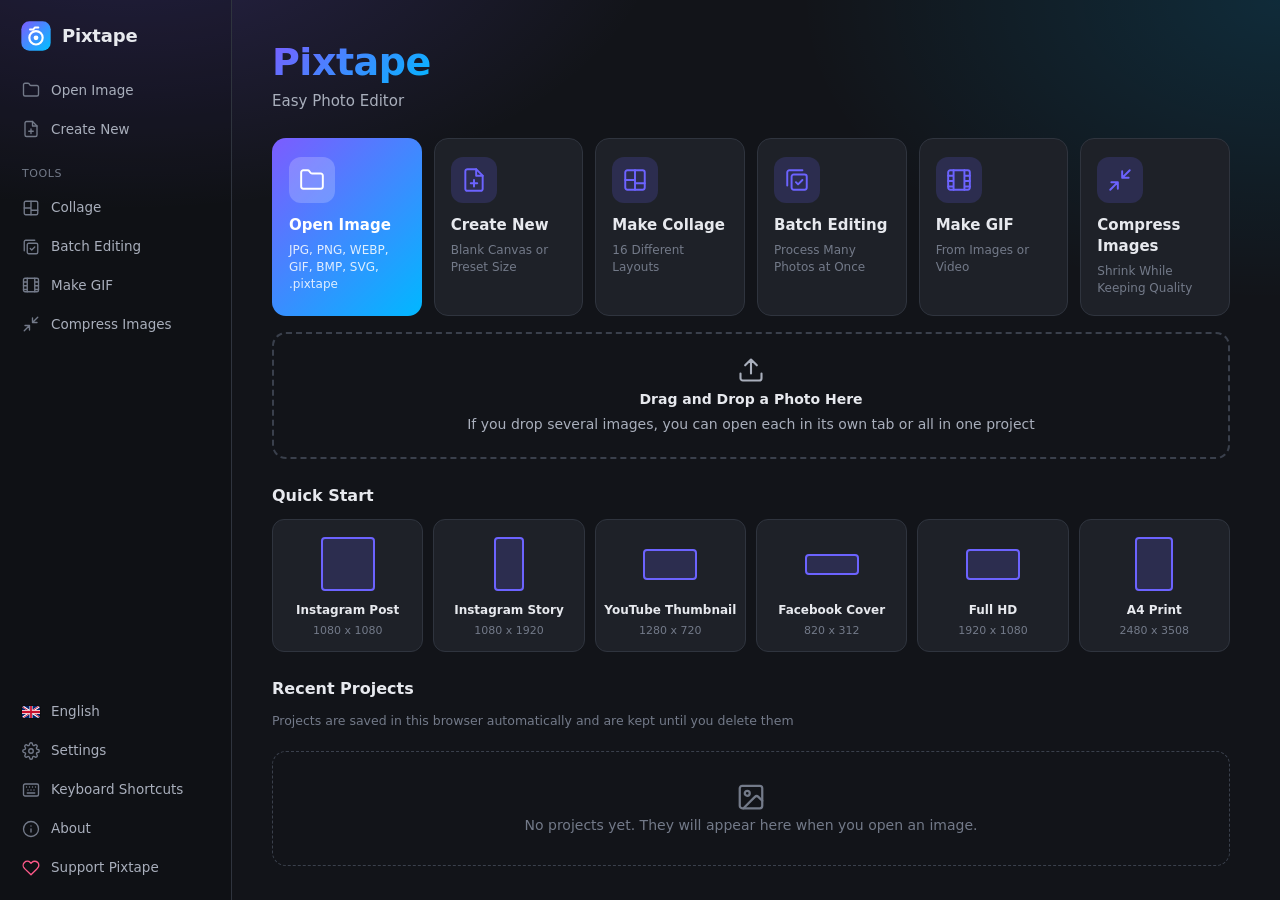
==== index.html @ 4cd1eeb7 "Pixtape 1.0 Free, open source photo editor for your browser." ====
<!doctype html>
<html lang="en" data-theme="dark" class="i18n-wait">
<head>
  <meta charset="utf-8">
  <meta name="viewport" content="width=device-width, initial-scale=1">
  <title>Pixtape - Easy Photo Editor</title>
  <meta name="description" content="Free, easy photo editor that runs in your browser: crop, adjust, effects, text, drawing, layers, collage, batch editing and GIF maker. Your photos never leave your device.">
  <meta name="theme-color" content="#7c5cff">
  <meta property="og:title" content="Pixtape - Easy Photo Editor">
  <meta property="og:description" content="Free photo editor that runs in your browser. Your photos never leave your device.">
  <meta property="og:image" content="https://pixtape.github.io/assets/icon-512.png">
  <meta property="og:url" content="https://pixtape.github.io/">
  <link rel="apple-touch-icon" href="assets/icon-512.png">
  <link rel="icon" href="data:image/svg+xml,%3Csvg xmlns='http://www.w3.org/2000/svg' viewBox='0 0 48 48'%3E%3Cdefs%3E%3ClinearGradient id='g' x1='0' y1='0' x2='1' y2='1'%3E%3Cstop offset='0' stop-color='%237c5cff'/%3E%3Cstop offset='1' stop-color='%2300c2ff'/%3E%3C/linearGradient%3E%3C/defs%3E%3Crect x='2' y='2' width='44' height='44' rx='12' fill='url(%23g)'/%3E%3Ccircle cx='24' cy='24' r='10' fill='none' stroke='%23fff' stroke-width='3.2'/%3E%3Ccircle cx='24' cy='24' r='3.6' fill='%23fff'/%3E%3C/svg%3E">
  <link rel="stylesheet" href="css/style.css">
</head>
<body class="at-home">
  <div id="splash" data-noi18n>
    <svg viewBox="0 0 48 48"><defs><linearGradient id="spg" x1="0" y1="0" x2="1" y2="1"><stop offset="0" stop-color="#7c5cff"/><stop offset="1" stop-color="#00c2ff"/></linearGradient></defs><rect x="2" y="2" width="44" height="44" rx="12" fill="url(#spg)"/><circle cx="24" cy="24" r="10" fill="none" stroke="#fff" stroke-width="3.2"/><circle cx="24" cy="24" r="3.6" fill="#fff"/></svg>
    <b class="sp-name">Pixtape</b>
    <span class="sp-tag"></span>
    <div class="sp-bar"><i></i></div>
    <span class="sp-msg"></span>
  </div>
  <script>
  /* Açılış ekranı: dil dosyası henüz yüklenmediği için metinler burada. */
  (function () {
    var S = {
      en: ['Easy Photo Editor', 'Loading interface…', 'Preparing tools…', 'Opening…'],
      tr: ['Kolay Fotoğraf Düzenleyici', 'Arayüz yükleniyor…', 'Araçlar hazırlanıyor…', 'Açılıyor…'],
      zh: ['简单易用的照片编辑器', '正在加载界面…', '正在准备工具…', '正在打开…'],
      ru: ['Простой фоторедактор', 'Загрузка интерфейса…', 'Подготовка инструментов…', 'Открытие…']
    };
    var lang = 'en';
    try { lang = localStorage.getItem('pixtape-lang') || 'en'; } catch (e) { }
    var T = S[lang] || S.en, el = document.getElementById('splash'), bar = el.querySelector('i'), msg = el.querySelector('.sp-msg');
    el.querySelector('.sp-tag').textContent = T[0];
    msg.textContent = T[1];
    var p = 0.04, target = 0.6;
    var draw = function () { bar.style.width = (p * 240).toFixed(1) + 'px'; };
    draw();
    var tick = setInterval(function () { p += (target - p) * 0.06; draw(); }, 30);
    var close = function () {
      if (!el.parentNode) return;
      clearInterval(tick); p = 1; draw(); msg.textContent = T[3];
      setTimeout(function () { el.classList.add('out'); setTimeout(function () { el.remove(); }, 400); }, 160);
    };
    window.__splash = function (step) { if (step === 1) { target = 0.9; msg.textContent = T[2]; } else close(); };
    setTimeout(close, 15000); // bir hata olursa ekran takılı kalmasın
  })();
  </script>
  <div id="app">
    <header id="topbar">
      <button id="btnHome" class="brand" title="Home"><span class="logo logo-slot"></span><b>Pixtape</b></button>
      <nav id="menubar"></nav>
      <div class="spacer"></div>
      <button id="btnHelp" class="icon-btn" title="Keyboard Shortcuts (?)"><svg class="ico" width="18" height="18" viewBox="0 0 24 24" fill="none" stroke="currentColor" stroke-width="1.8" stroke-linecap="round" stroke-linejoin="round"><rect x="2" y="4" width="20" height="16" rx="2"/><path d="M6 8h.01M10 8h.01M14 8h.01M18 8h.01M8 12h.01M12 12h.01M16 12h.01M7 16h10"/></svg></button>
      <button id="btnSettings" class="icon-btn" title="Settings"><span class="ico-slot" data-ico="settings"></span></button>
      <button id="btnSave2" class="btn primary small" title="Save (Ctrl S)"><svg class="ico" width="16" height="16" viewBox="0 0 24 24" fill="none" stroke="currentColor" stroke-width="1.8" stroke-linecap="round" stroke-linejoin="round"><path d="M21 15v4a2 2 0 0 1-2 2H5a2 2 0 0 1-2-2v-4M7 10l5 5 5-5M12 15V3"/></svg><span>Save</span></button>
    </header>
    <main id="workspace">
      <nav id="toolbar"></nav>
      <section id="stageWrap">
        <div id="docTabs"></div>
        <div id="stage"><canvas id="view"></canvas></div>
        <footer id="bottombar">
          <div class="bb-group">
            <button id="btnZoomOut" class="icon-btn" title="Zoom Out (Ctrl -)"><svg class="ico" width="18" height="18" viewBox="0 0 24 24" fill="none" stroke="currentColor" stroke-width="1.8" stroke-linecap="round"><circle cx="11" cy="11" r="7"/><path d="M21 21l-4.3-4.3M8 11h6"/></svg></button>
            <button id="zoomLabel" class="zoom-label" title="Zoom">100%</button>
            <button id="btnZoomIn" class="icon-btn" title="Zoom in (Ctrl +)"><svg class="ico" width="18" height="18" viewBox="0 0 24 24" fill="none" stroke="currentColor" stroke-width="1.8" stroke-linecap="round"><circle cx="11" cy="11" r="7"/><path d="M21 21l-4.3-4.3M11 8v6M8 11h6"/></svg></button>
            <button id="btnFit" class="icon-btn" title="Fit to Screen (Ctrl 0)"><svg class="ico" width="18" height="18" viewBox="0 0 24 24" fill="none" stroke="currentColor" stroke-width="1.8" stroke-linecap="round"><path d="M8 3H5a2 2 0 0 0-2 2v3m18 0V5a2 2 0 0 0-2-2h-3m0 18h3a2 2 0 0 0 2-2v-3M3 16v3a2 2 0 0 0 2 2h3"/></svg></button>
            <span id="docInfo" class="bb-info"></span>
            <span id="cursorPos" class="bb-info dim"></span>
          </div>
          <div class="bb-group">
            <button id="btnCompare" class="btn small ghost" title="Hold to Show the Original (\)"><svg class="ico" width="16" height="16" viewBox="0 0 24 24" fill="none" stroke="currentColor" stroke-width="1.8"><rect x="3" y="3" width="18" height="18" rx="2"/><path d="M12 3v18"/><path d="M3 3h9v18H3z" fill="currentColor" opacity=".35" stroke="none"/></svg><span>Before / After</span></button>
            <button id="btnGrid" class="icon-btn" title="Grid (G): composition lines; while on, objects snap to the lines. Right-click to adjust."><svg class="ico" width="18" height="18" viewBox="0 0 24 24" fill="none" stroke="currentColor" stroke-width="1.8"><rect x="3" y="3" width="18" height="18" rx="2"/><path d="M9 3v18M15 3v18M3 9h18M3 15h18"/></svg></button>
            <button id="btnSnap" class="icon-btn" title="Guides and snapping (on/off). Right-click for settings."><span class="ico-slot" data-ico="magnet"></span></button>
            <button id="btnSpace" class="icon-btn" title="Handles: on = relative to object, off = relative to canvas. Right-click for settings."><span class="ico-slot" data-ico="axisLocal"></span></button>
            <button id="btnFree" class="icon-btn" title="Fully free mode: no ratio lock, Shift does nothing. Right-click for settings."><span class="ico-slot" data-ico="free"></span></button>
            <span class="bb-sep"></span>
            <button id="btnRotStep" class="bb-drop" title="Angle step for rotating with Shift"></button>
            <button id="btnRotSnap" class="icon-btn" title="Always rotate in angle steps, as if Shift were held. Hold Ctrl or Alt to rotate freely."><span class="ico-slot" data-ico="angle"></span></button>
            <span class="bb-sep"></span>
            <button id="btnUndo" class="icon-btn" title="Undo (Ctrl Z)" disabled><svg class="ico" width="18" height="18" viewBox="0 0 24 24" fill="none" stroke="currentColor" stroke-width="1.8" stroke-linecap="round" stroke-linejoin="round"><path d="M9 14 4 9l5-5"/><path d="M4 9h11a5 5 0 0 1 0 10h-3"/></svg></button>
            <button id="btnRedo" class="icon-btn" title="Redo (Ctrl Y)" disabled><svg class="ico" width="18" height="18" viewBox="0 0 24 24" fill="none" stroke="currentColor" stroke-width="1.8" stroke-linecap="round" stroke-linejoin="round"><path d="M15 14l5-5-5-5"/><path d="M20 9H9a5 5 0 0 0 0 10h3"/></svg></button>
          </div>
        </footer>
      </section>
      <div id="paneHold" hidden>
        <aside id="toolpanel" class="rp-pane"></aside>
        <div id="layersPane" class="rp-pane"><div id="layers"></div></div>
        <div id="historyPane" class="rp-pane"><div id="historyList"></div></div>
      </div>
    </main>
  </div>

  <div id="home"></div>
  <div id="busy"><div class="busy-box"><div class="busy-msg">Processing…</div><div class="busy-bar"><i></i></div><div class="busy-pct" data-noi18n></div></div></div>
  <div id="toasts"></div>
  <div id="modals"></div>
  <div id="dropOverlay"><div><svg class="ico" width="48" height="48" viewBox="0 0 24 24" fill="none" stroke="currentColor" stroke-width="1.6" stroke-linecap="round" stroke-linejoin="round"><path d="M21 15v4a2 2 0 0 1-2 2H5a2 2 0 0 1-2-2v-4M17 8l-5-5-5 5M12 3v12"/></svg><b>Drop the Photo</b></div></div>

  <script src="js/core.js"></script>
  <script src="js/i18n.js"></script>
  <script src="js/icons.js"></script>
  <script src="js/imaging.js"></script>
  <script src="js/ui.js"></script>
  <script src="js/tools/arrange.js"></script>
  <script src="js/tools/crop.js"></script>
  <script src="js/tools/cutout.js"></script>
  <script src="js/tools/adjust.js"></script>
  <script src="js/tools/effect.js"></script>
  <script src="js/tools/filter.js"></script>
  <script src="js/tools/retouch.js"></script>
  <script src="js/tools/draw.js"></script>
  <script src="js/tools/text.js"></script>
  <script src="js/tools/element.js"></script>
  <script src="js/features/groups.js"></script>
  <script src="js/features/storage.js"></script>
  <script src="js/features/export.js"></script>
  <script src="js/features/collage.js"></script>
  <script src="js/features/batch.js"></script>
  <script src="js/features/layout.js"></script>
  <script src="js/features/tabs.js"></script>
  <script src="js/features/encoders.js"></script>
  <script src="js/features/gif.js"></script>
  <script src="js/features/compress.js"></script>
  <script src="js/features/shortcuts.js"></script>
  <script src="js/main.js"></script>
</body>
</html>
---- css/style.css ----
/* Pixtape - arayüz stilleri */
:root {
  --bg: #121419;
  --bg2: #191c22;
  --panel: #1e2128;
  --panel2: #252932;
  --panel3: #2d323c;
  --line: #2f343e;
  --line2: #3a404c;
  --text: #e7e9ee;
  --text2: #a9afbc;
  --text3: #737a89;
  --accent: #6c63ff;
  --accent2: #00b8ff;
  --accent-soft: rgba(108, 99, 255, .18);
  --track: #3a3f4a;
  --danger: #ff5a6a;
  --ok: #2fd18b;
  --warn: #ffb547;
  --stage: #0e1014;
  --shadow: 0 10px 40px rgba(0, 0, 0, .45);
  --radius: 10px;
  --grad: linear-gradient(135deg, #7c5cff, #00b8ff);
  color-scheme: dark;
}
:root[data-theme="light"] {
  --bg: #eef0f4;
  --bg2: #f6f7fa;
  --panel: #ffffff;
  --panel2: #f2f4f7;
  --panel3: #e7eaf0;
  --line: #e1e4ea;
  --line2: #d3d7df;
  --text: #1d2129;
  --text2: #555d6d;
  --text3: #8a91a0;
  --track: #d5d9e1;
  --stage: #dfe2e8;
  --accent-soft: rgba(108, 99, 255, .12);
  --shadow: 0 10px 40px rgba(20, 30, 60, .18);
  color-scheme: light;
}

* { box-sizing: border-box; }
html, body { margin: 0; height: 100%; overflow: hidden; }
body {
  background: var(--bg);
  color: var(--text);
  font: 14px/1.4 "Segoe UI", system-ui, -apple-system, sans-serif;
  user-select: none;
  -webkit-font-smoothing: antialiased;
}
button { font: inherit; color: inherit; cursor: pointer; }
input, select, textarea { font: inherit; color: var(--text); }
input[type=text], input[type=number], select, textarea {
  background: var(--panel2);
  border: 1px solid var(--line);
  border-radius: 7px;
  padding: 6px 8px;
  outline: none;
  min-width: 0;
}
input[type=text]:focus, input[type=number]:focus, select:focus, textarea:focus { border-color: var(--accent); }
select { cursor: pointer; width: 100%; }
select option, select optgroup { background: var(--panel); color: var(--text); }
textarea { width: 100%; resize: vertical; user-select: text; font-size: 14px; }
input[type=number]::-webkit-inner-spin-button { opacity: .4; }
.full { width: 100%; }
.ico { display: block; flex: none; }
::-webkit-scrollbar { width: 10px; height: 10px; }
::-webkit-scrollbar-thumb { background: var(--line2); border-radius: 10px; border: 3px solid transparent; background-clip: padding-box; }
::-webkit-scrollbar-track { background: transparent; }
/* iki kaydırma çubuğu birlikte çıkınca köşede kalan beyaz kare görünmesin */
::-webkit-scrollbar-corner { background: transparent; }

/* ---------------------------------------------------------------- düzen */
#app { display: flex; flex-direction: column; height: 100%; }
body.at-home #app { display: none; }
body.at-editor #home { display: none; }

#topbar {
  height: 44px; flex: none; display: flex; align-items: center; gap: 6px;
  padding: 0 10px; background: var(--bg2); border-bottom: 1px solid var(--line);
}
.brand { display: flex; align-items: center; gap: 8px; background: none; border: 0; padding: 4px 8px 4px 2px; border-radius: 8px; }
.brand:hover { background: var(--panel2); }
.brand b { font-size: 15px; letter-spacing: .2px; }
.logo { width: 26px; height: 26px; display: inline-block; }
.logo.big { width: 64px; height: 64px; }
#menubar { display: flex; gap: 2px; margin-left: 8px; }
.mb-item { background: none; border: 0; padding: 6px 10px; border-radius: 7px; color: var(--text2); }
.mb-item:hover { background: var(--panel2); color: var(--text); }
.spacer { flex: 1; }

/* proje sekmeleri */
#docTabs { height: 36px; flex: none; display: flex; align-items: flex-end; gap: 2px; padding: 0 8px; background: var(--bg); border-bottom: 1px solid var(--line); overflow-x: auto; overflow-y: hidden; }
#docTabs::-webkit-scrollbar { height: 0; }
.dt-tab { display: flex; align-items: center; gap: 7px; height: 30px; max-width: 220px; min-width: 110px; padding: 0 6px 0 8px; border: 1px solid transparent; border-bottom: 0; border-radius: 9px 9px 0 0; color: var(--text2); cursor: pointer; font-size: 13px; flex: none; position: relative; }
.dt-tab:hover { background: var(--panel2); color: var(--text); }
.dt-tab.on { background: var(--bg2); border-color: var(--line); color: var(--text); margin-bottom: -1px; height: 31px; }
.dt-tab.on::before { content: ''; position: absolute; left: 8px; right: 8px; top: -1px; height: 2px; border-radius: 2px; background: var(--accent); }
.dt-tab.drag { opacity: .4; }
.dt-tab.over { box-shadow: inset 2px 0 0 var(--accent); }
.dt-thumb { width: 18px; height: 18px; object-fit: cover; border-radius: 4px; flex: none; display: flex; align-items: center; justify-content: center; color: var(--text3); background: repeating-conic-gradient(#cfd3da 0 25%, #fff 0 50%) 0 0 / 6px 6px; }
span.dt-thumb { background: none; }
.dt-name { flex: 1; min-width: 0; white-space: nowrap; overflow: hidden; text-overflow: ellipsis; }
.dt-dot { width: 7px; height: 7px; border-radius: 50%; background: var(--warn); flex: none; }
.dt-x { width: 20px; height: 20px; border: 0; background: none; border-radius: 5px; display: flex; align-items: center; justify-content: center; color: var(--text3); padding: 0; flex: none; opacity: 0; }
.dt-tab:hover .dt-x, .dt-tab.on .dt-x { opacity: 1; }
.dt-x:hover { background: var(--panel3); color: var(--text); }
.dt-add { width: 28px; height: 28px; margin: 0 0 2px 4px; border: 0; background: none; border-radius: 7px; color: var(--text2); display: flex; align-items: center; justify-content: center; flex: none; }
.dt-add:hover { background: var(--panel2); color: var(--text); }
/* sekmeler sığmayınca kaydırma okları: yer kaplamaz, kenarda sabit durur */
.dt-nav { position: sticky; z-index: 2; align-self: stretch; width: 30px; flex: none; border: 0; padding: 0; display: flex; align-items: center; justify-content: center; color: var(--text2); opacity: 0; pointer-events: none; transition: opacity .15s; }
.dt-nav.l { left: -8px; margin: 0 -30px 0 -8px; background: linear-gradient(90deg, var(--bg) 60%, transparent); justify-content: flex-start; padding-left: 6px; }
.dt-nav.r { right: -8px; margin: 0 -8px 0 -30px; background: linear-gradient(270deg, var(--bg) 60%, transparent); justify-content: flex-end; padding-right: 6px; }
.dt-nav:hover { color: var(--text); }
#docTabs.can-l .dt-nav.l, #docTabs.can-r .dt-nav.r { opacity: 1; pointer-events: auto; }

/* yazı tipi seçicide kullanıcı yazı tipleri */
.fp-user { display: flex; align-items: center; }
.fp-user .fp-item { flex: 1; min-width: 0; }
.fp-del { width: 24px; height: 24px; border: 0; background: none; border-radius: 6px; color: var(--text3); display: flex; align-items: center; justify-content: center; padding: 0; flex: none; }
.fp-del:hover { background: var(--panel3); color: var(--danger); }
.fp .btn.block { margin: 8px 0 0; }

#workspace { flex: 1; display: flex; min-height: 0; }
#toolbar {
  width: 60px; flex: none; background: var(--bg2); border-right: 1px solid var(--line);
  display: flex; flex-direction: column; align-items: center; padding: 8px 0; gap: 4px; overflow-y: auto;
}
.tool-btn {
  display: flex; align-items: center; justify-content: center; width: 44px; height: 44px; flex: none;
  background: none; border: 0; border-radius: 11px; padding: 0; color: var(--text2);
  transition: background .12s, color .12s;
}
.tool-btn:hover { background: var(--panel2); color: var(--text); }
.tool-btn.on { background: var(--accent-soft); color: var(--text); }
.tool-btn.on .ico { color: var(--accent); }
/* araç düğmesinin üzerine gelince açılan mor şerit: simge + ad + kısayol */
.tool-fly {
  position: fixed; z-index: 900; display: flex; align-items: center; gap: 10px; padding: 0 14px 0 10px;
  color: #fff; pointer-events: none; white-space: nowrap;
  font-size: 13px; font-weight: 700; letter-spacing: .05em; text-transform: uppercase;
}
.tool-fly > * { flex: none; position: relative; }
/* Mor zemin ve parıltısı ayrı bir katman: yalnızca transform ile açılır (akıcı, bitişte görüntü değişmez) */
.tool-fly > .tf-bg {
  position: absolute; inset: 0; z-index: -1; border-radius: 11px; background: var(--accent);
  box-shadow: 0 0 0 1px rgba(255,255,255,.1) inset, 0 6px 22px -4px var(--accent), 0 0 18px -6px var(--accent);
  transform-origin: left center; will-change: transform;
}
.tool-fly.rtl > .tf-bg { transform-origin: right center; }
.tool-fly .tf-name, .tool-fly kbd { will-change: opacity, transform; }
.tool-fly.rtl { flex-direction: row-reverse; padding: 0 10px 0 14px; }
.tool-fly .tf-ico { display: flex; }
.tool-fly .tf-ico .ico { color: #fff; }
.tool-fly kbd { font: 600 11px/1 inherit; font-family: inherit; letter-spacing: 0; text-transform: none; padding: 3px 6px; border-radius: 5px; background: rgba(255,255,255,.2); }

#toolpanel { background: var(--panel); min-height: 0; }
.dock-col { flex: none; background: var(--panel); display: flex; flex-direction: column; min-height: 0; min-width: 0; }
.dock-grp { display: flex; flex-direction: column; min-height: 0; flex-basis: 0; }
.tp-head {
  display: flex; align-items: center; justify-content: space-between; gap: 8px;
  padding: 10px 12px; border-bottom: 1px solid var(--line); min-height: 50px;
}
.tp-head h3 { margin: 0; font-size: 18px; font-weight: 600; }
.tp-actions { display: flex; gap: 6px; transition: opacity .15s; }
.tp-actions.dim { opacity: .35; pointer-events: none; }
.tp-body { flex: 1; overflow-y: auto; overflow-x: hidden; padding: 8px 2px 24px 12px; scrollbar-gutter: stable; }

#stageWrap { flex: 1; display: flex; flex-direction: column; min-width: 0; }
#stage { flex: 1; position: relative; overflow: hidden; background: var(--stage); touch-action: none; }
#view { position: absolute; left: 0; top: 0; }
#bottombar {
  height: 42px; flex: none; display: flex; align-items: center; justify-content: space-between;
  padding: 0 8px; background: var(--bg2); border-top: 1px solid var(--line); gap: 8px;
}
.bb-group { display: flex; align-items: center; gap: 4px; min-width: 0; }
.bb-group:first-child { overflow: hidden; }
.bb-info { color: var(--text2); font-size: 12px; margin-left: 10px; white-space: nowrap; }
.bb-info.dim { color: var(--text3); }
.bb-sep { width: 1px; height: 20px; background: var(--line); margin: 0 4px; }
/* döndürme açısı adımı: "Angle: 15°" ve açılır ok */
.bb-drop { display: flex; align-items: center; gap: 4px; background: var(--panel2); border: 1px solid var(--line); border-radius: 7px; padding: 3px 6px 3px 8px; font-size: 12px; color: var(--text2); white-space: nowrap; }
.bb-drop:hover { color: var(--text); border-color: var(--line2, var(--text3)); }
.bb-drop b { color: var(--text); font-weight: 600; }
.bb-drop .ico { opacity: .7; }
.zoom-label { background: var(--panel2); border: 1px solid var(--line); border-radius: 7px; padding: 4px 8px; min-width: 58px; font-size: 12px; }


/* panel genişliği tutamaçları ve yer değiştirme */
.pane-resizer { flex: none; width: 7px; margin: 0 -3px; position: relative; z-index: 6; cursor: col-resize; touch-action: none; }
.pane-resizer::after { content: ''; position: absolute; top: 0; bottom: 0; left: 3px; width: 1px; background: transparent; transition: background .15s; }
.pane-resizer:hover::after, .pane-resizer.on::after { background: var(--accent); width: 2px; left: 2px; }
.tp-head { cursor: grab; }
.tp-head:active { cursor: grabbing; }
/* arayüz sürükleme: imleci takip eden kart ve bırakma alanı */
.drag-ghost { position: fixed; left: 0; top: 0; z-index: 2000; pointer-events: none; display: flex; align-items: center; gap: 7px; padding: 7px 12px; border-radius: 9px; background: var(--panel); border: 1px solid var(--accent); box-shadow: var(--shadow); font-size: 13px; font-weight: 600; color: var(--text); white-space: nowrap; }
.drag-ghost .ico { color: var(--accent); }
.drag-ghost.no { border-color: var(--line2); opacity: .75; }
.drag-ghost.no .ico { color: var(--text3); }
.drop-hint { position: fixed; z-index: 1990; pointer-events: none; border: 2px solid var(--accent); border-radius: 10px; background: rgba(108, 99, 255, .2); display: flex; align-items: center; justify-content: center; opacity: 0; transition: left .12s, top .12s, width .12s, height .12s, opacity .1s; }
.drop-hint.show { opacity: 1; }
.drop-hint.same { border-style: dashed; border-color: var(--line2); background: rgba(128, 128, 128, .08); }
.drop-hint span { background: var(--accent); color: #fff; font-size: 12.5px; font-weight: 600; padding: 5px 11px; border-radius: 14px; box-shadow: 0 4px 14px rgba(0,0,0,.35); text-align: center; max-width: 90%; }
.drop-hint.same span { background: var(--panel3); color: var(--text2); }
body.dragging-ui, body.dragging-ui * { cursor: grabbing !important; user-select: none; }
.rp-tab, .rp-phead { cursor: grab; }
.rp-phead { display: flex; align-items: center; gap: 7px; padding: 8px 10px; font-size: 13px; font-weight: 600; color: var(--text2); border-bottom: 1px solid var(--line); background: var(--bg2); flex: none; }
.rp-phead .ico { color: var(--text3); }
.rp-split { flex: none; height: 6px; cursor: row-resize; position: relative; border-top: 1px solid var(--line); }
.rp-split:hover, .rp-split.on { background: var(--accent-soft); }
.tool-btn.drag { opacity: .35; }
.tool-btn.over-top { box-shadow: 0 -3px 0 var(--accent); }
.tool-btn.over-bot { box-shadow: 0 3px 0 var(--accent); }
.rp-tabs { display: flex; border-bottom: 1px solid var(--line); }
.rp-tab { flex: 1; min-width: 0; white-space: nowrap; overflow: hidden; display: flex; align-items: center; justify-content: center; gap: 6px; background: none; border: 0; padding: 11px 6px; color: var(--text3); border-bottom: 2px solid transparent; }
.rp-tab.on { color: var(--text); border-bottom-color: var(--accent); }
.rp-pane { display: none; flex: 1; min-height: 0; flex-direction: column; }
.rp-pane.on { display: flex; }
#layers { display: flex; flex-direction: column; flex: 1; min-height: 0; }
#historyList { flex: 1; overflow-y: auto; padding: 6px 0; scrollbar-gutter: stable both-edges; }

/* ---------------------------------------------------------------- düğmeler */
.btn {
  display: inline-flex; align-items: center; justify-content: center; gap: 6px;
  background: var(--panel3); border: 1px solid var(--line2); border-radius: 8px;
  padding: 7px 12px; color: var(--text); white-space: nowrap; transition: background .12s, border-color .12s, transform .05s;
}
.btn:hover { background: var(--line2); }
/* basınca küçülür (aşağı kaymaz: kaydırılabilir kutuların sonundaki düğme taşıp kaydırma çubuğu açmasın) */
.btn:active { transform: scale(.97); }
/* degrade kenarlığın altına da uzansın: aksi hâlde kenarlarda degradenin öbür ucu (mavi şerit) görünür */
.btn.primary { background: var(--grad) border-box; border-color: transparent; color: #fff; }
.btn.primary:hover { filter: brightness(1.08); }
.btn.danger { background: var(--danger); border-color: transparent; color: #fff; }
.btn.small { padding: 6px 11px; font-size: 13px; }
.btn.block { width: 100%; margin: 4px 0; }
.btn.ghost { background: transparent; border-color: transparent; color: var(--text2); }
.btn.ghost:hover { background: var(--panel2); color: var(--text); }
.btn:disabled { opacity: .4; pointer-events: none; }
.icon-btn {
  display: inline-flex; align-items: center; justify-content: center; width: 32px; height: 32px;
  background: none; border: 0; border-radius: 8px; color: var(--text2); flex: none;
}
.icon-btn:hover { background: var(--panel2); color: var(--text); }
.icon-btn.on { color: var(--accent); background: var(--accent-soft); }
.icon-btn.sm { width: 26px; height: 26px; }
.icon-btn:disabled { opacity: .3; pointer-events: none; }
.icon-btn.fixed { opacity: .55; cursor: not-allowed; }
.icon-btn.fixed:hover { background: var(--accent-soft); color: var(--accent); }
.btn-row { display: flex; gap: 6px; margin: 6px 0; flex-wrap: wrap; }
.btn-row .icon-btn { background: var(--panel2); border: 1px solid var(--line); }
.btn-row .icon-btn:hover { background: var(--panel3); }
.row { display: flex; align-items: center; gap: 8px; margin: 6px 0; }
.row.between { justify-content: space-between; }
.row.end { justify-content: flex-end; }
.row.wrap { flex-wrap: wrap; }
.grid2 { display: grid; grid-template-columns: 1fr 1fr; gap: 8px; }

/* ---------------------------------------------------------------- form alanları */
.field { margin: 10px 0; }
.fld-label { display: block; font-size: 14px; color: var(--text); margin-bottom: 6px; }
.num-field input { width: 100%; }
.note { color: var(--text3); font-size: 12.5px; margin: 8px 0; line-height: 1.5; }
.note.accent { color: var(--accent2); }
.note.size-note { margin: -2px 0 10px; color: var(--danger); font-weight: 600; }

.slider { margin: 12px 0 13px; }
.slider.compact { margin: 4px 0; }
.sl-top { display: flex; align-items: center; justify-content: space-between; margin-bottom: 7px; }
.sl-label { font-size: 14px; color: var(--text); cursor: default; }
.slider.compact .sl-label { font-size: 13px; color: var(--text2); }
.sl-num { width: 60px; padding: 2px 5px !important; text-align: right; font-size: 13px; color: var(--text2); background: transparent !important; border-color: transparent !important; }
.sl-num:hover, .sl-num:focus { border-color: var(--line) !important; background: var(--panel2) !important; }
input[type=range] {
  -webkit-appearance: none; appearance: none; width: 100%; height: 4px; border-radius: 4px;
  background: var(--track); outline: none; margin: 0; cursor: pointer;
}
input[type=range]::-webkit-slider-thumb {
  -webkit-appearance: none; width: 15px; height: 15px; border-radius: 50%; background: #fff;
  border: 0; box-shadow: 0 1px 4px rgba(0,0,0,.5); transition: transform .1s;
}
input[type=range]:active::-webkit-slider-thumb { transform: scale(1.2); }

.seg { display: flex; background: var(--panel2); border: 1px solid var(--line); border-radius: 9px; padding: 3px; gap: 2px; }
.seg.wrap { flex-wrap: wrap; }
.seg-btn { flex: 1 1 auto; display: inline-flex; align-items: center; justify-content: center; gap: 6px; background: none; border: 0; border-radius: 7px; padding: 7px 8px; color: var(--text2); font-size: 13px; white-space: nowrap; }
.seg-btn:hover { color: var(--text); background: var(--panel3); }
.seg-btn.on { background: var(--accent); color: #fff; }
.seg.wrap .seg-btn { flex: 1 1 30%; }
.seg.icons .seg-btn { flex: 0 0 auto; min-width: 34px; }
.seg.icons .seg-btn span { display: none; }
/* simge ızgarası: satırlar eşit dolsun (ör. Çizim aracının 12 şekli, 6'lı iki satır) */
.seg.wrap.icons { display: grid; grid-template-columns: repeat(6, 1fr); }
.seg.wrap.icons .seg-btn { min-width: 0; padding: 7px 0; }

.toggle { display: flex; align-items: center; gap: 10px; margin: 10px 0; cursor: pointer; }
.toggle input { display: none; }
.tg-track { width: 36px; height: 20px; border-radius: 20px; background: var(--track); position: relative; flex: none; transition: background .15s; }
.tg-track::after { content: ''; position: absolute; left: 2px; top: 2px; width: 16px; height: 16px; border-radius: 50%; background: #fff; transition: transform .15s; box-shadow: 0 1px 3px rgba(0,0,0,.4); }
.toggle input:checked + .tg-track, .opt-head input:checked + .tg-track { background: var(--accent); }
.toggle input:checked + .tg-track::after, .opt-head input:checked + .tg-track::after { transform: translateX(16px); }
.tg-label { font-size: 14px; color: var(--text); }

/* renk / degrade alanı: solda ad, sağda tek kutu */
.color-field { margin: 10px 0; display: flex; align-items: center; justify-content: space-between; gap: 10px; }
.color-field .fld-label { margin: 0; }
.color-field.bare { justify-content: flex-start; }
.cl-swatch { width: 40px; height: 30px; border-radius: 8px; border: 2px solid var(--line2); cursor: pointer; flex: none; padding: 0; box-shadow: inset 0 0 0 1px rgba(0,0,0,.15); }
.cl-swatch:hover, .gr-swatch:hover { border-color: var(--accent); }
.gr-swatch { width: 130px; height: 30px; border-radius: 8px; border: 2px solid var(--line2); cursor: pointer; flex: none; padding: 0; }

/* açılır-kapanır seçenek bölümü (Kontur, Gölge…) */
.opt-sec { border: 1px solid var(--line); border-radius: 10px; margin: 8px 0; background: var(--bg2); }
.opt-sec.on { border-color: var(--line2); }
.opt-head { display: flex; align-items: center; gap: 10px; padding: 11px 12px; cursor: pointer; }
.opt-head input { display: none; }
.opt-title { flex: 1; font-size: 14px; font-weight: 600; }
.opt-wrap { display: grid; grid-template-rows: 0fr; transition: grid-template-rows .22s ease; }
.opt-sec.on .opt-wrap { grid-template-rows: 1fr; }
.opt-body { overflow: hidden; padding: 0 12px; }
.opt-sec.on .opt-body { padding-bottom: 6px; border-top: 1px solid var(--line); }

/* açılır pencere */
.popup { position: fixed; z-index: 1200; background: var(--panel); border: 1px solid var(--line2); border-radius: 12px; box-shadow: var(--shadow); padding: 12px; width: 266px; animation: pop .14s; }
.popup.wide { width: 300px; }
/* Düz renk / Degrade: seçim göstergesi iki seçenek arasında kayar */
.cp-mode .seg { position: relative; }
.cp-mode .seg::before { content: ''; position: absolute; left: 3px; top: 3px; bottom: 3px; width: calc(50% - 4px); border-radius: 7px; background: var(--accent); transition: transform .24s cubic-bezier(.2,.8,.2,1); }
.cp-mode.is-grad .seg::before { transform: translateX(calc(100% + 2px)); }
.cp-mode .seg-btn { position: relative; flex: 1 1 0; transition: color .2s; }
.cp-mode .seg-btn.on { background: none; }
.cp-mode .seg-btn:not(.on):hover { background: none; color: var(--text); }
.cp-sv { position: relative; border-radius: 8px; overflow: hidden; cursor: crosshair; touch-action: none; }
.cp-sv canvas, .cp-hue canvas { display: block; width: 100%; }
.cp-sv canvas { height: 150px; }
.cp-dot { position: absolute; width: 16px; height: 16px; margin: -8px 0 0 -8px; border-radius: 50%; border: 2px solid #fff; box-shadow: 0 0 0 1px rgba(0,0,0,.5), 0 1px 4px rgba(0,0,0,.5); pointer-events: none; }
.cp-hue { position: relative; margin: 12px 0 4px; height: 14px; border-radius: 7px; cursor: pointer; touch-action: none; }
.cp-hue canvas { height: 14px; border-radius: 7px; }
.cp-hdot { position: absolute; top: -3px; width: 8px; height: 20px; margin-left: -4px; border-radius: 4px; background: #fff; box-shadow: 0 0 0 1px rgba(0,0,0,.45), 0 1px 3px rgba(0,0,0,.4); pointer-events: none; }
.cp-row { display: flex; align-items: flex-end; gap: 6px; margin-top: 10px; }
.cp-pv { display: flex; border-radius: 8px; overflow: hidden; border: 1px solid var(--line2); flex: none; height: 32px; }
.cp-old, .cp-new { width: 24px; height: 100%; border: 0; padding: 0; display: block; }
.cp-old { cursor: pointer; }
.cp-f { display: flex; flex-direction: column; gap: 3px; flex: 1; min-width: 0; }
.cp-f span { font-size: 12px; color: var(--text2); }
.cp-f input { width: 100%; padding: 5px 6px; font-size: 13px; }
.cp-f.wide { flex: 2; }
.cp-hex { font-family: Consolas, monospace; text-transform: lowercase; }
.cp-lbl { font-size: 12.5px; color: var(--text2); margin: 12px 0 6px; }
.cp-grid { display: grid; grid-template-columns: repeat(12, 1fr); gap: 4px; }
.cp-sw { aspect-ratio: 1; border-radius: 5px; border: 1px solid rgba(128,128,128,.4); padding: 0; }
.cp-sw:hover { transform: scale(1.18); }

/* degrade düzenleyici */
.gp-title { font-weight: 600; font-size: 15px; margin-bottom: 10px; }
.gp-barwrap { position: relative; padding-bottom: 22px; }
.gp-bar { height: 34px; border-radius: 6px; cursor: copy; background: repeating-conic-gradient(#cfd3da 0 25%, #fff 0 50%) 0 0 / 10px 10px; overflow: hidden; border: 1px solid var(--line2); }
.gp-fill { width: 100%; height: 100%; }
.gp-marks { position: absolute; left: 0; right: 0; top: 34px; height: 22px; }
.gp-mark { position: absolute; top: 2px; width: 16px; height: 20px; margin-left: -8px; cursor: ew-resize; touch-action: none; }
.gp-mark::before { content: ''; position: absolute; left: 4px; top: -5px; border: 4px solid transparent; border-bottom: 5px solid var(--text2); }
.gp-mark i { position: absolute; inset: 3px 0 0; border-radius: 4px; border: 2px solid var(--text2); }
.gp-mark.on::before { border-bottom-color: var(--accent); }
.gp-mark.on i { border-color: var(--accent); box-shadow: 0 0 0 2px var(--accent-soft); }
.gp-mark.away { opacity: .3; }
.gp-stop { margin-top: 2px; }
.gp-stoprow { display: flex; align-items: center; gap: 8px; }
.gp-stoprow .color-field { flex: 1; margin: 4px 0; }
.gp-sep { height: 1px; background: var(--line); margin: 10px 0; }
.gp-dirs { display: grid; grid-template-columns: repeat(8, 1fr); gap: 4px; margin-top: -2px; }
.gp-dir { background: var(--panel2); border: 1px solid var(--line); border-radius: 6px; padding: 3px 0; font-size: 14px; color: var(--text2); }
.gp-dir:hover { border-color: var(--accent); color: var(--text); }
.gp-presets { display: grid; grid-template-columns: repeat(6, 1fr); gap: 6px; }
.gp-pre { aspect-ratio: 1; border-radius: 7px; border: 1px solid var(--line2); padding: 0; }
.gp-pre:hover { border-color: var(--accent); transform: scale(1.06); }

.sec { border-bottom: 1px solid var(--line); padding: 2px 0; }
.sec:last-child { border-bottom: 0; }
.sec > summary {
  list-style: none; display: flex; align-items: center; justify-content: space-between;
  padding: 12px 0; font-weight: 600; font-size: 15px; color: var(--text); cursor: pointer;
}
.sec > summary::-webkit-details-marker { display: none; }
.sec > summary::after { content: ''; width: 7px; height: 7px; border-right: 1.6px solid var(--text3); border-bottom: 1.6px solid var(--text3); transform: rotate(45deg); margin-right: 4px; transition: transform .15s; }
.sec:not([open]) > summary::after { transform: rotate(-45deg); }
.sec-body { padding-bottom: 10px; }
.sec.sec-tg > summary::after { display: none; }
.sec.sec-tg > summary > span:first-child { flex: 0 1 auto; }
.sec.sec-tg:not(.on) > summary { color: var(--text2); }
/* bilgi simgesi başlığın hemen yanında, anahtar en sağda */
.sec-switch { margin: 0 0 0 auto; }
.sec.sec-tg > summary .info-i { margin-right: 0; }
.rs-input { display: flex; align-items: center; gap: 8px; margin: 10px 0 2px; }
.rs-val { width: 120px; font-size: 16px; font-weight: 600; }
.rs-unit { color: var(--text2); }
.rs-presets { display: flex; flex-wrap: wrap; gap: 5px; margin: 6px 0 2px; }
.rs-chip { background: var(--panel2); border: 1px solid var(--line); border-radius: 14px; padding: 3px 10px; font-size: 12px; color: var(--text2); }
.rs-chip:hover, .rs-chip.on { border-color: var(--accent); color: var(--text); }
.rs-explain { background: var(--accent-soft); border-radius: 9px; padding: 9px 11px; font-size: 12.5px; line-height: 1.45; color: var(--text); margin: 8px 0 4px; }
/* seçili fotoğrafın sonucu: boyut ve dosya boyutu */
.bt-dims { font-size: 12.5px; color: var(--text2); margin: 8px 0 2px; font-variant-numeric: tabular-nums; }
.bt-dims:empty { display: none; }
.bt-dims b { color: var(--text); }

.tabs { display: flex; flex-wrap: wrap; gap: 4px; margin: 8px 0; }
.tab { background: var(--panel2); border: 1px solid var(--line); border-radius: 20px; padding: 4px 10px; font-size: 12px; color: var(--text2); }
.tab:hover { color: var(--text); }
.tab.on { background: var(--accent); border-color: transparent; color: #fff; }

/* ---------------------------------------------------------------- araç paneli içerikleri */
.quick-grid { display: grid; grid-template-columns: repeat(4, 1fr); gap: 6px; }
.quick-btn { display: flex; flex-direction: column; align-items: center; gap: 5px; background: var(--panel2); border: 1px solid var(--line); border-radius: 10px; padding: 10px 2px 8px; font-size: 11px; color: var(--text2); }
.quick-btn:hover { border-color: var(--accent); color: var(--text); }
.quick-row { display: flex; gap: 5px; flex-wrap: wrap; margin: 8px 0 4px; }
.quick-row { flex-wrap: nowrap; }
.quick-row .btn { flex: 1 1 0; min-width: 0; padding: 5px 4px; }

.fx-grid { display: grid; grid-template-columns: repeat(3, minmax(0, 1fr)); gap: 7px; margin: 6px 0; }
.fx-card { display: flex; flex-direction: column; gap: 4px; min-width: 0; background: none; border: 0; padding: 0; text-align: center; font-size: 12.5px; color: var(--text2); }
/* filtre ayarları: panelin altında sabit durur, filtre listesi kaymaz */
.fx-card canvas { width: 100%; aspect-ratio: 1; border-radius: 9px; border: 2px solid transparent; background: var(--panel2); display: block; }
.fx-card:hover canvas { border-color: var(--line2); }
.fx-card.on canvas { border-color: var(--accent); }
.fx-card.on span { color: var(--text); font-weight: 600; }
.fx-card span { white-space: nowrap; overflow: hidden; text-overflow: ellipsis; }

.hist-wrap { background: var(--panel2); border-radius: 9px; padding: 6px; margin: 6px 0; }
.hist { width: 100%; height: 64px; display: block; }
.curve-wrap canvas { width: 100%; aspect-ratio: 1; background: var(--panel2); border-radius: 9px; margin-top: 8px; display: block; cursor: crosshair; }
.hsl-dots { display: flex; gap: 6px; justify-content: space-between; margin: 6px 0; }
.hsl-pv { display: flex; align-items: center; gap: 8px; margin: 8px 0 4px; }
.hsl-sw { flex: 1; height: 18px; border-radius: 6px; box-shadow: inset 0 0 0 1px rgba(255,255,255,.12); }
.hsl-arrow { display: flex; color: var(--text3); }
.hsl-dot { width: 24px; height: 24px; border-radius: 50%; border: 2px solid transparent; padding: 0; }
.hsl-dot.on { border-color: #fff; box-shadow: 0 0 0 2px var(--accent); }
.hsl-dot.pick { display: flex; align-items: center; justify-content: center; background: var(--panel3); color: var(--text2); border: 1px dashed var(--line2); }
.hsl-dot.pick.has { color: #fff; border-style: solid; }
.hsl-dot.pick.has .ico { filter: drop-shadow(0 0 1px rgba(0,0,0,.8)); }
.hsl-dot.pick:hover { color: var(--text); border-color: var(--accent); }

.warn-box { background: rgba(255, 181, 71, .1); border: 1px solid rgba(255, 181, 71, .55); border-radius: 10px; padding: 10px 12px 12px; margin: 4px 0 10px; }
.wb-head { display: flex; align-items: center; gap: 8px; color: var(--warn); }
.wb-head b { color: var(--text); font-size: 14px; }
.warn-box p { margin: 6px 0 10px; font-size: 12.5px; color: var(--text2); line-height: 1.45; }
.btn.warn-btn { background: var(--warn); border-color: transparent; color: #241600; font-weight: 600; }
.btn.warn-btn:hover { filter: brightness(1.06); background: var(--warn); }
.wb-prog { display: none; align-items: center; gap: 8px; margin-top: 10px; }
.wb-prog.on { display: flex; }
.wb-prog .bt-prog { flex: 1; margin: 0; }
.wb-prog-l { font-size: 12px; color: var(--text2); white-space: nowrap; font-variant-numeric: tabular-nums; }
.ai-card { display: flex; gap: 10px; width: 100%; text-align: left; background: var(--panel2); border: 1px solid var(--line); border-radius: 10px; padding: 10px; margin: 6px 0; align-items: flex-start; }
.ai-card:hover { border-color: var(--accent); }
.ai-ico { width: 34px; height: 34px; border-radius: 9px; background: var(--accent-soft); color: var(--accent); display: flex; align-items: center; justify-content: center; flex: none; }
.ai-txt { display: flex; flex-direction: column; gap: 2px; }
.ai-txt b { font-size: 12.5px; font-weight: 600; }
.ai-txt small { color: var(--text3); font-size: 11.5px; line-height: 1.35; }
.badge { font-style: normal; font-size: 10px; font-weight: 600; padding: 1px 6px; border-radius: 10px; background: var(--accent2); color: #001; margin-left: 4px; vertical-align: 1px; }

.preset-grid { display: grid; grid-template-columns: repeat(3, 1fr); gap: 6px; }
.preset-btn { background: var(--panel2); border: 1px solid var(--line); border-radius: 9px; padding: 10px 4px; font-size: 13px; overflow: hidden; white-space: nowrap; text-overflow: ellipsis; }
.preset-btn:hover { border-color: var(--accent); }
.txt-input { min-height: 70px; }

.el-box { margin-top: 4px; }
.shape-grid { display: grid; grid-template-columns: repeat(4, 1fr); gap: 6px; }
.shape-btn { background: var(--panel2); border: 1px solid var(--line); border-radius: 9px; padding: 4px; display: flex; align-items: center; justify-content: center; }
.shape-btn:hover { border-color: var(--accent); }
.shape-btn.on { border-color: var(--accent); background: var(--accent-soft); box-shadow: 0 0 0 1px var(--accent) inset; }
.note.hint-on { color: var(--accent2); font-weight: 600; }
.qc-row { display: flex; align-items: center; gap: 6px; margin: 6px 0 4px; }
.qc-row .note { margin: 0 4px 0 0; }
.qc-btn { width: 24px; height: 24px; border-radius: 6px; border: 1px solid var(--line2); padding: 0; }
.qc-btn:hover { outline: 2px solid var(--accent); }
.btn-row.two > .btn { flex: 1 1 0; min-width: 0; }
.btn-row.two > .btn span { overflow: hidden; text-overflow: ellipsis; white-space: nowrap; }
.btn.on { border-color: var(--accent); background: var(--accent-soft); }
.rm-box { display: none; margin: 4px 0 8px; padding: 10px; border: 1px solid var(--line2); border-radius: 10px; background: var(--panel2); }
.rm-box.on { display: block; animation: fade .15s; }
.rm-box .note { margin-bottom: 0; }
.shape-btn canvas { width: 48px; height: 48px; }
.emoji-grid { display: grid; grid-template-columns: repeat(6, 1fr); gap: 3px; }
.emoji-btn { background: none; border: 0; border-radius: 8px; font-size: 26px; padding: 4px 0; font-family: "Segoe UI Emoji", "Apple Color Emoji", sans-serif; }
.emoji-btn:hover { background: var(--panel2); transform: scale(1.12); }
.frame-grid { display: grid; grid-template-columns: repeat(3, 1fr); gap: 8px; }
.frame-btn { display: flex; flex-direction: column; align-items: center; gap: 4px; background: none; border: 0; font-size: 12.5px; color: var(--text2); padding: 0; }
.frame-btn canvas { width: 100%; aspect-ratio: 1; border-radius: 9px; border: 2px solid transparent; }
.frame-btn:hover canvas { border-color: var(--line2); }
.frame-btn.on canvas { border-color: var(--accent); }
.leak-row { display: flex; gap: 6px; margin: 6px 0; }
.leak-sw { flex: 1; height: 26px; border-radius: 7px; border: 0; }

/* ---------------------------------------------------------------- katmanlar */
.ly-list { flex: 1; overflow-y: auto; padding: 6px 0; scrollbar-gutter: stable both-edges; display: flex; flex-direction: column; gap: 3px; }
.ly-row { position: relative; display: flex; align-items: center; gap: 8px; padding: 5px 6px; border-radius: 9px; border: 1px solid transparent; cursor: pointer; }
/* satırlar arasındaki boşluk da satıra aittir: sürüklerken sıralama çizgisinin üstünde imleç "bırakılamaz" olmaz */
.ly-row::after { content: ''; position: absolute; left: -1px; right: -1px; top: -3px; bottom: -3px; }
.ly-row:hover { background: var(--panel2); }
.ly-row.on { background: var(--accent-soft); border-color: rgba(108,99,255,.5); }
.ly-row.sel { background: var(--accent-soft); border-color: rgba(108,99,255,.28); border-style: dashed; }
.ly-row.hidden .ly-thumb, .ly-row.hidden .ly-info { opacity: .45; }
.ly-row.drag { opacity: .4; }
.ly-row.ins-a { box-shadow: 0 -3px 0 -1px var(--accent); }
.ly-row.ins-b { box-shadow: 0 3px 0 -1px var(--accent); }
.ly-thumb { width: 40px; height: 40px; border-radius: 6px; flex: none;
  background: repeating-conic-gradient(#cfd3da 0 25%, #fff 0 50%) 0 0 / 10px 10px; border: 1px solid var(--line2); }
.ly-info { flex: 1; min-width: 0; }
.ly-name { white-space: nowrap; overflow: hidden; text-overflow: ellipsis; font-size: 13.5px; }
.ly-sub { font-size: 12px; color: var(--text3); }
.ly-ic { background: none; border: 0; color: var(--text2); width: 24px; height: 24px; display: flex; align-items: center; justify-content: center; border-radius: 6px; flex: none; padding: 0; }
.ly-ic:hover { background: var(--panel3); color: var(--text); }
.ly-ic.off { color: var(--text3); }
.ly-ic.dimmed { opacity: 0; }
.ly-row:hover .ly-ic.dimmed { opacity: .6; }
.ly-ic.on { color: var(--warn); }
.ly-props { padding: 6px 10px; border-top: 1px solid var(--line); }
.ly-props.dim { opacity: .4; pointer-events: none; }
.ly-blend-row select { padding: 5px 8px; font-size: 12px; }
.ly-foot { display: flex; justify-content: space-around; padding: 4px; border-top: 1px solid var(--line); }

.hs-row { display: flex; align-items: center; gap: 8px; width: 100%; background: none; border: 0; text-align: left; padding: 7px 8px; border-radius: 8px; color: var(--text2); font-size: 13.5px; }
.hs-row:hover { background: var(--panel2); color: var(--text); }
.hs-row.on { background: var(--accent-soft); color: var(--text); }
.hs-row.future { opacity: .45; }
.hs-ico { color: var(--text3); }
.hs-foot { justify-content: space-between; align-items: center; padding: 4px 6px 4px 12px; }
.hs-foot .note { margin: 0; }

/* ---------------------------------------------------------------- menü / modal / bildirim */
.menu {
  position: fixed; z-index: 1000; min-width: 220px; background: var(--panel); border: 1px solid var(--line2);
  border-radius: 10px; box-shadow: var(--shadow); padding: 5px; max-height: calc(100vh - 20px); overflow-y: auto;
}
.menu-item { display: flex; align-items: center; gap: 9px; width: 100%; background: none; border: 0; padding: 7px 10px 7px 7px; border-radius: 7px; text-align: left; font-size: 13.5px; line-height: 18px; }
.menu-item:hover { background: var(--accent); color: #fff; }
.menu-item:hover .mi-key { color: rgba(255,255,255,.8); }
.menu-item:disabled { opacity: .4; pointer-events: none; }
.mi-ico { width: 16px; height: 18px; flex: none; display: flex; align-items: center; justify-content: center; color: var(--text2); }
.mi-key svg { display: block; color: var(--accent); }
.mi-dot { width: 14px; height: 14px; border-radius: 50%; display: block; margin: 1px; box-shadow: 0 0 0 1px rgba(0,0,0,.3); }
.menu-item:hover .mi-key svg { color: #fff; }
.menu-item:hover .mi-ico { color: #fff; }
.mi-label { flex: 1; display: flex; align-items: center; gap: 6px; }
.menu-item > .mi-label:first-child { padding-left: 3px; }
.mi-key { color: var(--text3); font-size: 11.5px; line-height: 18px; display: flex; align-items: center; margin-left: 14px; }
.mi-key:empty { margin-left: 0; }
.mi-chk { display: flex; color: var(--accent); }
.menu-item:hover .mi-chk { color: #fff; }
.menu-sep { height: 1px; background: var(--line); margin: 4px 6px; }
.menu-head { padding: 6px 10px 2px; font-size: 11px; color: var(--text3); text-transform: uppercase; letter-spacing: .5px; }

.modal-wrap { position: fixed; inset: 0; z-index: 900; background: rgba(5, 8, 14, .6); display: flex; align-items: center; justify-content: center; backdrop-filter: blur(3px); animation: fade .15s; }
.modal { background: var(--panel); border: 1px solid var(--line2); border-radius: 14px; box-shadow: var(--shadow); max-width: calc(100vw - 30px); max-height: calc(100vh - 30px); display: flex; flex-direction: column; animation: pop .18s; }
.modal-head { display: flex; align-items: center; justify-content: space-between; padding: 12px 14px 8px 18px; }
.modal-head h3 { margin: 0; font-size: 16px; }
.modal-body { padding: 4px 8px 12px; overflow-y: auto; scrollbar-gutter: stable both-edges; }
.modal-foot { display: flex; justify-content: flex-end; gap: 8px; padding: 12px 18px 16px; border-top: 1px solid var(--line); }
.modal-msg { font-size: 14px; color: var(--text); margin: 6px 0 10px; }
@keyframes fade { from { opacity: 0; } }
@keyframes pop { from { transform: scale(.96); opacity: 0; } }

#toasts { position: fixed; bottom: 56px; left: 50%; transform: translateX(-50%); z-index: 2000; display: flex; flex-direction: column; align-items: center; gap: 8px; pointer-events: none; }
.toast { background: var(--panel3); color: var(--text); border: 1px solid var(--line2); border-left: 4px solid var(--accent); padding: 9px 16px; border-radius: 9px; box-shadow: var(--shadow); opacity: 0; transform: translateY(10px); transition: all .25s; max-width: 520px; font-size: 13px; }
.toast.show { opacity: 1; transform: none; }
.toast.ok { border-left-color: var(--ok); }
.toast.warn { border-left-color: var(--warn); }
.toast.error { border-left-color: var(--danger); }

#busy { position: fixed; inset: 0; z-index: 1500; background: rgba(5, 8, 14, .45); display: none; align-items: center; justify-content: center; }
#busy.show { display: flex; }
.busy-box { background: var(--panel); border: 1px solid var(--line2); border-radius: 14px; padding: 22px 30px; display: flex; flex-direction: column; align-items: center; gap: 14px; box-shadow: var(--shadow); min-width: 240px; }
.spinner { width: 36px; height: 36px; border-radius: 50%; border: 3px solid var(--line2); border-top-color: var(--accent); animation: spin .8s linear infinite; }
@keyframes spin { to { transform: rotate(360deg); } }
/* Ayarlar → Animasyonlar kapalı: geçişler ve açılış animasyonları olmaz, her şey anında belirir.
   İşin sürdüğünü gösteren göstergeler (dönen halka, ilerleme şeridi, kısayol kaydı) dönmeye devam eder. */
html.no-motion *, html.no-motion *::before, html.no-motion *::after { transition: none !important; animation: none !important; scroll-behavior: auto !important; }
html.no-motion .spinner, html.no-motion .cp-spin { animation: spin .8s linear infinite !important; }
html.no-motion .busy-box:not(.det) .busy-bar i { animation: busyslide 1.1s ease-in-out infinite !important; }
html.no-motion .kbd-key.rec { animation: kbdrec 1s ease-in-out infinite !important; }
.busy-msg { font-size: 13.5px; color: var(--text); text-align: center; max-width: 320px; }
.busy-box { gap: 12px; min-width: 300px; padding: 22px 26px 18px; }
.busy-bar { width: 100%; height: 6px; border-radius: 3px; background: var(--track); overflow: hidden; position: relative; }
.busy-bar i { position: absolute; top: 0; bottom: 0; left: 0; width: 0; border-radius: 3px; background: var(--grad); transition: width .15s; }
.busy-box:not(.det) .busy-bar i { width: 35%; animation: busyslide 1.1s ease-in-out infinite; transition: none; }
@keyframes busyslide { from { left: -35%; } to { left: 100%; } }
.busy-pct { font-size: 11.5px; color: var(--text3); min-height: 15px; margin-top: -4px; font-variant-numeric: tabular-nums; }

#dropOverlay { position: fixed; inset: 0; z-index: 1800; display: none; align-items: center; justify-content: center; background: rgba(108, 99, 255, .25); border: 3px dashed var(--accent); pointer-events: none; }
#dropOverlay.show { display: flex; }
#dropOverlay div { display: flex; flex-direction: column; align-items: center; gap: 10px; background: var(--panel); padding: 26px 40px; border-radius: 14px; font-size: 16px; color: var(--accent); box-shadow: var(--shadow); }

/* ---------------------------------------------------------------- ana ekran */
#home { position: fixed; inset: 0; overflow-y: auto; background:
  radial-gradient(900px 500px at 10% -10%, rgba(124, 92, 255, .22), transparent 60%),
  radial-gradient(800px 500px at 100% 0%, rgba(0, 184, 255, .14), transparent 60%), var(--bg); }
#home { overflow: hidden; }
.home-shell { display: flex; height: 100%; }
.home-nav { width: 232px; flex: none; display: flex; flex-direction: column; gap: 4px; padding: 18px 12px 14px; background: rgba(0, 0, 0, .14); border-right: 1px solid var(--line); overflow-y: auto; }
:root[data-theme="light"] .home-nav { background: rgba(255, 255, 255, .55); }
.hn-brand { display: flex; align-items: center; gap: 10px; padding: 2px 8px 16px; }
.hn-brand .logo { width: 32px; height: 32px; }
.hn-brand b { font-size: 18px; letter-spacing: -.2px; }
.hn-label { font-size: 11px; text-transform: uppercase; letter-spacing: .6px; color: var(--text3); padding: 14px 10px 4px; }
.hn-group { display: flex; flex-direction: column; gap: 2px; }
.hn-item { display: flex; align-items: center; gap: 11px; width: 100%; background: none; border: 0; border-radius: 9px; padding: 9px 10px; color: var(--text2); text-align: left; font-size: 13.5px; }
.hn-item:hover { background: var(--panel2); color: var(--text); }
.hn-item .ico { color: var(--text3); }
.hn-item:hover .ico { color: var(--accent); }
.home-nav .spacer { flex: 1; min-height: 16px; }
.home-main { flex: 1; min-width: 0; overflow-y: auto; scrollbar-gutter: stable; }
.home-inner { max-width: 1320px; margin: 0 auto; padding: 36px 40px 60px; }
.home-hero { display: flex; align-items: center; justify-content: space-between; gap: 20px; margin-bottom: 26px; flex-wrap: wrap; }
.home-open { display: flex; flex-direction: column; align-items: flex-end; gap: 6px; }
.home-open .note { margin: 0; }
.ho-list { display: flex; gap: 6px; flex-wrap: wrap; justify-content: flex-end; }
.ho-chip { display: flex; align-items: center; gap: 7px; max-width: 220px; padding: 5px 12px 5px 6px; border-radius: 20px; background: var(--panel); border: 1px solid var(--line2); font-size: 13px; }
.ho-chip img { width: 22px; height: 22px; border-radius: 50%; object-fit: cover; }
.ho-chip span:last-child { white-space: nowrap; overflow: hidden; text-overflow: ellipsis; }
.ho-chip:hover, .ho-chip.on { border-color: var(--accent); }
.rc-empty { grid-column: 1 / -1; display: flex; flex-direction: column; align-items: center; gap: 4px; padding: 30px; border: 1px dashed var(--line2); border-radius: 14px; color: var(--text3); }
.rc-empty p { margin: 0; }
.rc-card { position: relative; }
.rc-pinmark { position: absolute; top: 8px; right: 8px; width: 26px; height: 26px; border-radius: 50%; background: var(--warn); color: #241600; display: flex; align-items: center; justify-content: center; box-shadow: 0 2px 8px rgba(0,0,0,.35); }
.home-brand { display: flex; align-items: center; gap: 18px; }
.home-brand h1 { margin: 0; font-size: 38px; letter-spacing: -.5px; background: var(--grad); -webkit-background-clip: text; background-clip: text; color: transparent; }
.home-brand p { margin: 2px 0 0; color: var(--text2); font-size: 15px; }
.home-cards { display: grid; grid-template-columns: repeat(3, 1fr); gap: 12px; }
@media (min-width: 1280px) { .home-cards { grid-template-columns: repeat(6, 1fr); } }
.home-card { display: flex; flex-direction: column; align-items: flex-start; gap: 6px; text-align: left; background: var(--panel); border: 1px solid var(--line); border-radius: 14px; padding: 18px 16px; transition: transform .12s, border-color .12s; }
.home-card:hover { transform: translateY(-2px); border-color: var(--accent); }
.home-card.primary { background: var(--grad) border-box; border-color: transparent; color: #fff; }
.home-card.primary .hc-s { color: rgba(255,255,255,.85); }
.home-card.primary .hc-ico { background: rgba(255,255,255,.2); color: #fff; }
.hc-ico { width: 46px; height: 46px; border-radius: 12px; display: flex; align-items: center; justify-content: center; background: var(--accent-soft); color: var(--accent); margin-bottom: 6px; }
.hc-t { font-size: 15px; font-weight: 600; }
.hc-s { font-size: 12px; color: var(--text3); }
.home-drop { margin: 16px 0 6px; border: 2px dashed var(--line2); border-radius: 14px; padding: 22px; display: flex; flex-direction: column; align-items: center; gap: 6px; color: var(--text2); }
.home-drop b { color: var(--text); font-size: 14px; }
.home-inner h2 { font-size: 16px; margin: 26px 0 12px; }
.home-quick { display: grid; grid-template-columns: repeat(auto-fit, minmax(140px, 1fr)); gap: 10px; }
.quick-size { display: flex; flex-direction: column; align-items: center; gap: 4px; background: var(--panel); border: 1px solid var(--line); border-radius: 12px; padding: 14px 8px 12px; }
.quick-size:hover { border-color: var(--accent); }
.quick-size small { color: var(--text3); font-size: 11px; }
.quick-size b { font-size: 12px; font-weight: 600; text-align: center; }
.qs-box { width: 60px; height: 60px; display: flex; align-items: center; justify-content: center; margin-bottom: 4px; }
.qs-box i { display: block; border: 2px solid var(--accent); border-radius: 4px; background: var(--accent-soft); }
.home-recent { display: grid; grid-template-columns: repeat(auto-fill, minmax(190px, 1fr)); gap: 14px; }
.rc-card { background: var(--panel); border: 1px solid var(--line); border-radius: 12px; overflow: hidden; display: flex; flex-direction: column; }
.rc-card.pinned { border-color: var(--warn); }
.rc-thumb { background: repeating-conic-gradient(#2a2e37 0 25%, #23262e 0 50%) 0 0 / 16px 16px; border: 0; padding: 0; height: 140px; display: flex; align-items: center; justify-content: center; }
.rc-thumb img { max-width: 100%; max-height: 140px; display: block; }
.rc-info { padding: 8px 10px 2px; display: flex; flex-direction: column; min-width: 0; }
.rc-info b { white-space: nowrap; overflow: hidden; text-overflow: ellipsis; font-weight: 600; }
.rc-info small { color: var(--text3); }
.rc-acts { display: flex; justify-content: flex-end; padding: 0 4px 4px; }

/* ---------------------------------------------------------------- dışa aktarma */
.exp { display: grid; grid-template-columns: 1fr 1fr; gap: 20px; }
.exp-pv-wrap { background: repeating-conic-gradient(#2a2e37 0 25%, #23262e 0 50%) 0 0 / 16px 16px; border-radius: 10px; min-height: 300px; display: flex; align-items: center; justify-content: center; padding: 10px; }
.exp-preview { max-width: 100%; max-height: 300px; box-shadow: 0 4px 20px rgba(0,0,0,.4); }
.exp-info { margin-top: 10px; color: var(--text2); text-align: center; }

/* ---------------------------------------------------------------- kolaj */
.col-wrap { display: flex; gap: 16px; height: min(70vh, 720px); }
.col-side { width: 270px; flex: none; overflow-y: auto; scrollbar-gutter: stable; }
.col-stage { flex: 1; background: var(--stage); border-radius: 12px; display: flex; align-items: center; justify-content: center; overflow: hidden; min-width: 0; }
.col-canvas { box-shadow: 0 6px 30px rgba(0,0,0,.4); cursor: pointer; }
.col-layouts { display: grid; grid-template-columns: repeat(4, 1fr); gap: 6px; }
.col-lay { background: var(--panel2); border: 2px solid transparent; border-radius: 9px; padding: 3px; display: flex; justify-content: center; }
.col-lay canvas { width: 46px; height: 46px; }
.col-lay.on { border-color: var(--accent); }

/* ---------------------------------------------------------------- toplu */
.bt-wrap { display: grid; grid-template-columns: 1fr 340px; gap: 18px; height: min(68vh, 680px); }
.bt-left { display: flex; flex-direction: column; min-height: 0; }
.bt-right { overflow-y: auto; scrollbar-gutter: stable; }
.bt-list { flex: 1; overflow-y: auto; scrollbar-gutter: stable; background: var(--panel2); border-radius: 10px; padding: 6px; min-height: 120px; }
.bt-empty { color: var(--text3); text-align: center; padding: 40px 20px; border: 2px dashed var(--line2); border-radius: 10px; }
.bt-item { display: flex; align-items: center; gap: 8px; padding: 5px 8px; border-radius: 7px; }
.bt-item:hover { background: var(--panel3); }
.bt-name { flex: 1; white-space: nowrap; overflow: hidden; text-overflow: ellipsis; }
.bt-size { color: var(--text3); font-size: 11.5px; }
.bt-pv-wrap { margin-top: 10px; }
.bt-pv { max-width: 100%; max-height: 220px; border-radius: 8px; display: block; }
.bt-prog { height: 6px; background: var(--panel3); border-radius: 6px; overflow: hidden; margin-top: 10px; }
.bt-bar { height: 100%; width: 0; background: var(--grad); transition: width .2s; }

/* ---------------------------------------------------------------- GIF oluşturucu / sıkıştırıcı */
.gif-wrap { display: grid; grid-template-columns: 1fr 300px; gap: 18px; height: min(72vh, 720px); }
.gif-main { display: flex; flex-direction: column; min-height: 0; min-width: 0; gap: 10px; }
.gif-side { overflow-y: auto; scrollbar-gutter: stable; }
.gif-toolbar { display: flex; align-items: center; gap: 6px; flex-wrap: wrap; }
.gif-toolbar .spacer { flex: 1; }
.gif-stage { flex: 1; min-height: 180px; display: flex; flex-direction: column; background: var(--stage); border-radius: 12px; overflow: hidden; }
.gif-pvwrap { flex: 1; display: flex; align-items: center; justify-content: center; min-height: 0; padding: 10px; background: repeating-conic-gradient(#2a2e37 0 25%, #23262e 0 50%) 0 0 / 16px 16px; }
.gif-pv { max-width: 100%; max-height: 100%; box-shadow: 0 6px 24px rgba(0,0,0,.4); }
.gif-pvbar { display: flex; align-items: center; gap: 8px; padding: 4px 10px; background: var(--panel2); font-size: 12.5px; color: var(--text2); }
.gif-pvbar .spacer { flex: 1; }
.gif-strip { display: flex; gap: 8px; overflow-x: auto; padding: 4px 2px 8px; min-height: 128px; flex: none; }
.gif-empty { flex: 1; display: flex; flex-direction: column; align-items: center; justify-content: center; gap: 4px; color: var(--text3); border: 2px dashed var(--line2); border-radius: 12px; padding: 18px; text-align: center; }
.gif-empty b { color: var(--text2); }
.gif-fr { flex: none; width: 100px; background: var(--panel2); border: 2px solid transparent; border-radius: 10px; padding: 6px 6px 4px; position: relative; cursor: pointer; display: flex; flex-direction: column; align-items: center; gap: 4px; }
.gif-fr:hover { border-color: var(--line2); }
.gif-fr.on { border-color: var(--accent); }
.gif-fr.drag { opacity: .4; }
.gif-fr.over { box-shadow: -4px 0 0 var(--accent); }
.gif-fr canvas { width: 84px; height: 64px; border-radius: 6px; background: repeating-conic-gradient(#cfd3da 0 25%, #fff 0 50%) 0 0 / 8px 8px; }
.gif-no { position: absolute; top: 2px; left: 4px; font-size: 10.5px; color: var(--text3); z-index: 1; background: var(--panel2); border-radius: 6px; padding: 0 4px; }
.gif-fr-row { display: flex; align-items: center; gap: 3px; font-size: 11px; color: var(--text3); }
.gif-delay { width: 56px; padding: 2px 4px !important; font-size: 12px; text-align: right; }
.gif-fr-acts { display: flex; gap: 2px; opacity: 0; }
.gif-fr:hover .gif-fr-acts { opacity: 1; }
.gif-fr-acts button { width: 24px; height: 22px; border: 0; background: none; border-radius: 5px; color: var(--text2); display: flex; align-items: center; justify-content: center; padding: 0; }
.gif-fr-acts button:hover { background: var(--panel3); color: var(--text); }
.gif-res { display: flex; align-items: center; gap: 12px; flex: none; }
.gif-res .bt-prog { flex: 1; margin: 0; }
.gif-res-img img { max-height: 64px; max-width: 120px; border-radius: 6px; display: block; }
.gif-res-info { flex: 1; display: flex; flex-direction: column; font-size: 12.5px; color: var(--text2); }
.gif-res-info b { color: var(--ok); font-size: 15px; }
.gif-res-info .note { margin: 0; font-size: 11.5px; }
.gif-res-wait { flex: 1; display: flex; align-items: center; gap: 12px; font-size: 12.5px; color: var(--text2); min-height: 40px; }
.gif-res-img img { -webkit-user-drag: none; }
.gif-video { width: 100%; max-height: 300px; border-radius: 10px; background: #000; }
.gif-stats { font-variant-numeric: tabular-nums; }
.inline-apply { display: flex; gap: 6px; align-items: stretch; }
.inline-apply input { flex: 1; min-width: 0; }
.inline-apply .btn { height: auto; flex: none; }
.cp-list { flex: 1; overflow-y: auto; scrollbar-gutter: stable; display: flex; flex-direction: column; gap: 6px; min-height: 0; }
.cp-item { display: flex; align-items: center; gap: 12px; padding: 8px 10px; background: var(--panel2); border-radius: 10px; }
.cp-item canvas { border-radius: 7px; flex: none; }
.cp-name { flex: 1; min-width: 0; display: flex; flex-direction: column; }
.cp-name b { white-space: nowrap; overflow: hidden; text-overflow: ellipsis; font-weight: 600; font-size: 13.5px; }
.cp-name small, .cp-note { color: var(--text3); font-size: 11.5px; }
.cp-res { display: flex; align-items: center; gap: 12px; }
.cp-stack { display: flex; flex-direction: column; align-items: flex-end; }
.cp-acts { display: flex; align-items: center; gap: 2px; flex: none; }
.cp-save { font-size: 17px; font-weight: 700; color: var(--ok); min-width: 54px; text-align: right; }
.cp-save.none { color: var(--text3); }
.cp-save.more { color: var(--warn); }
.cp-sizes { font-size: 12.5px; color: var(--text2); white-space: nowrap; }
.cp-err { color: var(--danger); font-weight: 600; }
.cp-spin { width: 18px; height: 18px; border-radius: 50%; border: 2px solid var(--line2); border-top-color: var(--accent); animation: spin .8s linear infinite; }
.cp-total { font-weight: 600; color: var(--text); flex: none; }
.cp-cmp { display: block; max-width: 100%; border-radius: 8px; cursor: ew-resize; background: repeating-conic-gradient(#2a2e37 0 25%, #23262e 0 50%) 0 0 / 16px 16px; }

/* ---------------------------------------------------------------- diğer */
.anchor-grid { display: grid; grid-template-columns: repeat(3, 26px); gap: 4px; }
.anc { width: 26px; height: 26px; border-radius: 6px; background: var(--panel2); border: 1px solid var(--line2); padding: 0; }
.anc.on { background: var(--accent); border-color: var(--accent); }
.kbd-list { display: grid; grid-template-columns: 1fr 1fr; gap: 4px 18px; }
.kbd-row { display: flex; justify-content: space-between; align-items: center; gap: 10px; padding: 5px 0; border-bottom: 1px solid var(--line); font-size: 12.5px; }
kbd { background: var(--panel3); border: 1px solid var(--line2); border-bottom-width: 2px; border-radius: 6px; padding: 2px 7px; font: 11.5px Consolas, monospace; white-space: nowrap; }
/* ayarlar */
.settings-modal .modal-body { padding: 0; }
.set-wrap { display: grid; grid-template-columns: 190px 1fr; height: min(72vh, 560px); }
.set-nav { border-right: 1px solid var(--line); padding: 8px; display: flex; flex-direction: column; gap: 2px; background: var(--bg2); }
.set-tab { display: flex; align-items: center; gap: 10px; background: none; border: 0; border-radius: 8px; padding: 9px 10px; text-align: left; color: var(--text2); font-size: 13.5px; }
.set-tab:hover { background: var(--panel2); color: var(--text); }
.set-tab.on { background: var(--accent-soft); color: var(--text); }
.set-tab.on .ico { color: var(--accent); }
.set-body { padding: 6px 22px 18px; overflow-y: auto; scrollbar-gutter: stable; min-height: 0; }
.set-title { margin: 12px 0 6px; font-size: 17px; }
.set-row { display: flex; align-items: center; justify-content: space-between; gap: 18px; padding: 12px 0; border-bottom: 1px solid var(--line); }
.set-row:last-child { border-bottom: 0; }
.set-l { display: flex; flex-direction: column; gap: 2px; min-width: 0; }
.set-l b { font-weight: 600; font-size: 14px; }
.set-l small { color: var(--text3); font-size: 12px; line-height: 1.35; }
.set-c { flex: none; display: flex; justify-content: flex-end; min-width: 0; max-width: 62%; }
.set-c .field, .set-c .toggle, .set-c .slider, .set-c .color-field { margin: 0; }
.set-c .slider { width: 220px; }
.set-c .slider .sl-top { margin-bottom: 4px; justify-content: flex-end; }
.set-block { padding: 10px 0 14px; border-bottom: 1px solid var(--line); }
.set-block .set-l { margin-bottom: 10px; }
.lang-grid { display: grid; grid-template-columns: repeat(4, 1fr); gap: 8px; }
.lang-card { display: flex; flex-direction: column; align-items: center; gap: 8px; padding: 12px 6px 10px; background: var(--panel2); border: 1px solid var(--line); border-radius: 11px; font-size: 13px; color: var(--text2); }
.lang-card:hover { border-color: var(--line2); color: var(--text); }
.lang-card.on { border-color: var(--accent); background: var(--accent-soft); color: var(--text); font-weight: 600; }
.flag { display: block; border-radius: 3px; box-shadow: 0 0 0 1px rgba(0,0,0,.25); flex: none; }
/* yazının gözle görülen ortası (büyük harf ile küçük harf yüksekliğinin ortası) satır kutusunun ~1,5 px altındadır.
   Bayrak satırın tam ortasında kalır, dil adı o kadar yukarı alınır: ikisi hem birbiriyle hem satırla ortalı görünür. */
.hn-lang > span, .menu-item:has(.flag) .mi-label { transform: translateY(-1.5px); }
/* ikonlu düğmelerde de yazı ikonun ortasına gelsin (aynı ~1,5 px fark) */
.btn > .ico + span { position: relative; top: -1.5px; }

.about { padding: 4px 0 6px; }
.ab-hero { text-align: center; padding: 18px 10px 20px; margin: 0 -18px 16px; background: radial-gradient(420px 160px at 50% 0%, rgba(124, 92, 255, .22), transparent 70%); }
.ab-hero .logo { margin: 0 auto 10px; width: 72px; height: 72px; filter: drop-shadow(0 8px 22px rgba(108, 99, 255, .45)); }
.ab-name { display: flex; align-items: center; justify-content: center; gap: 10px; }
.ab-name h2 { margin: 0; font-size: 28px; letter-spacing: -.4px; }
.ab-ver { font-size: 12px; font-weight: 600; padding: 2px 9px; border-radius: 20px; background: var(--accent-soft); color: var(--accent); border: 1px solid rgba(108, 99, 255, .35); }
.ab-tag { margin: 8px 0 0; color: var(--text2); font-size: 14.5px; }
.ab-feats { display: grid; grid-template-columns: 1fr 1fr; gap: 8px; }
.ab-feat { display: flex; align-items: center; gap: 10px; padding: 10px 12px; background: var(--panel2); border: 1px solid var(--line); border-radius: 10px; font-size: 13px; color: var(--text); }
.ab-feat > span:first-child { color: var(--accent); display: flex; }
.ab-privacy { display: flex; gap: 12px; align-items: flex-start; margin-top: 14px; padding: 14px; border-radius: 12px; background: rgba(47, 209, 139, .08); border: 1px solid rgba(47, 209, 139, .28); }
.ab-shield { color: var(--ok); display: flex; flex: none; margin-top: 1px; }
.ab-privacy b { font-size: 14px; }
.ab-privacy p { margin: 4px 0 0; color: var(--text2); font-size: 12.5px; line-height: 1.5; }
.i18n-wait body { visibility: hidden; }

/* Açılış ekranı */
#splash { position: fixed; inset: 0; z-index: 100000; visibility: visible; background: #121419; color: #f2f4f8; font-family: 'Segoe UI', system-ui, sans-serif; transition: opacity .35s ease; }
#splash.out { opacity: 0; pointer-events: none; }
#splash > * { position: absolute; left: 50%; transform: translateX(-50%); text-align: center; white-space: nowrap; }
#splash svg { top: calc(50% - 102px); width: 72px; height: 72px; }
.sp-name { top: calc(50% - 18px); height: 40px; line-height: 40px; font-size: 30px; font-weight: 600; }
.sp-tag { top: calc(50% + 22px); height: 20px; line-height: 20px; font-size: 14px; color: #8b93a7; }
.sp-bar { top: calc(50% + 68px); width: 240px; height: 4px; border-radius: 2px; background: #262a33; overflow: hidden; }
.sp-bar i { position: absolute; left: 0; top: 0; bottom: 0; width: 0; border-radius: 2px; background: linear-gradient(90deg, #7c5cff, #00c2ff) 0 0 / 240px 100%; }
.sp-bar i::after { content: ''; position: absolute; inset: 0; background: linear-gradient(90deg, transparent, rgba(255,255,255,.45), transparent) no-repeat; background-size: 60px 100%; animation: sp-shine 1.1s linear infinite; }
@keyframes sp-shine { from { background-position: -60px 0; } to { background-position: 240px 0; } }
.sp-msg { top: calc(50% + 84px); height: 18px; line-height: 18px; font-size: 13px; color: #8b93a7; }

/* ---------------------------------------------------------------- tuval üstü öğeler */
.stage-ui { position: absolute; inset: 0; pointer-events: none; overflow: hidden; }
.stage-ui > * { pointer-events: auto; }
/* tuval üzerinde yazma: metin tuvalde çizilir, alan yalnızca imleci ve seçimi gösterir */
.txt-inline {
  position: absolute; margin: 0; border: 1px dashed rgba(79,140,255,.9); outline: none; resize: none; overflow: hidden;
  background: transparent; color: transparent; white-space: pre; transform-origin: 50% 50%;
  box-sizing: border-box; user-select: text; cursor: text;
}
.txt-inline::selection { background: rgba(79,140,255,.45); color: transparent; }
.txt-inline.plain {
  color: var(--text); background: var(--panel); border: 1px solid var(--accent); border-radius: 8px;
  padding: 8px 10px; font: 15px/1.4 "Segoe UI", sans-serif; box-shadow: var(--shadow);
}
.txt-inline.plain::selection, .txt-inline.plain *::selection { color: #fff; }
.txt-inline *::selection { background: rgba(79,140,255,.45); color: transparent; }
.txt-inline.plain { height: auto; white-space: pre-wrap; }
/* panelde ayar yapılırken yazma alanında seçili kalan bölüm */
.txt-inline .sel-pend { background: rgba(79,140,255,.38); }
.txt-scope { margin: 0 0 8px; color: var(--accent); }

/* yazı tipi seçici */
.font-pick { width: 100%; text-align: left; background: var(--panel2); border: 1px solid var(--line2); border-radius: 8px; padding: 8px 30px 8px 10px; font-size: 17px; position: relative; white-space: nowrap; overflow: hidden; text-overflow: ellipsis; }
.font-pick::after { content: ''; position: absolute; right: 12px; top: 50%; width: 7px; height: 7px; border-right: 1.6px solid var(--text3); border-bottom: 1.6px solid var(--text3); transform: translateY(-70%) rotate(45deg); }
.font-pick:hover { border-color: var(--accent); }
/* arama kutusu (filtre, efekt, şekil, çerçeve listeleri) */
.srch { position: relative; display: flex; align-items: center; margin: 6px 0 8px; }
.srch-ic { position: absolute; left: 9px; display: flex; color: var(--text3); pointer-events: none; }
.srch-in { width: 100%; height: 32px; padding: 0 30px 0 32px; border-radius: 8px; background: var(--panel2); border: 1px solid var(--line); color: var(--text); font-size: 13px; }
.srch-in:focus { border-color: var(--accent); outline: none; }
.srch-in::-webkit-search-cancel-button { display: none; }
.srch-x { position: absolute; right: 5px; width: 22px; height: 22px; display: none; align-items: center; justify-content: center; border: 0; border-radius: 6px; background: none; color: var(--text3); }
.srch-x:hover { color: var(--text); background: var(--panel3); }
.srch.has .srch-x { display: flex; }
.srch-none { grid-column: 1 / -1; padding: 14px 4px; text-align: center; color: var(--text3); font-size: 12.5px; }
.popup.fontpop { width: 290px; padding: 10px; }
.fp-search { margin-bottom: 8px; }
.fp-list { max-height: min(60vh, 520px); overflow-y: auto; scrollbar-gutter: stable; margin: 0 -4px; }
.fp-head { position: sticky; top: 0; background: var(--panel); font-size: 12px; color: var(--text3); text-transform: uppercase; letter-spacing: .4px; padding: 8px 6px 4px; z-index: 1; }
.fp-head small { text-transform: none; letter-spacing: 0; }
.fp-item { display: block; width: 100%; text-align: left; background: none; border: 0; border-radius: 7px; padding: 6px 8px; font-size: 19px; line-height: 1.25; white-space: nowrap; overflow: hidden; text-overflow: ellipsis; }
.fp-item:hover { background: var(--panel2); }
.fp-item.on { background: var(--accent-soft); color: var(--text); }

@media (max-width: 1100px) {
  #menubar .mb-item { padding: 6px 7px; }
  .home-nav { width: 190px; }
  .home-inner { padding: 28px 24px 50px; }
}
@media (max-width: 760px) {
  .home-nav { display: none; }
  .home-cards { grid-template-columns: 1fr 1fr; }
  .gif-wrap { grid-template-columns: 1fr; }
  .exp, .bt-wrap { grid-template-columns: 1fr; }
}

/* ---------------------------------------------------------------- 1.3 eklemeleri */
/* "i" bilgi simgesi ve açıklama baloncuğu */
.info-i { display: inline-flex; align-items: center; justify-content: center; color: var(--text3); cursor: help; margin-left: 6px; border-radius: 50%; flex: none; vertical-align: middle; outline: none; }
.info-i:hover, .info-i:focus-visible { color: var(--accent); }
.info-i .ico { stroke-width: 2; }
.info-tip { position: fixed; z-index: 3000; max-width: 300px; padding: 9px 12px; background: var(--panel); color: var(--text); border: 1px solid var(--line2); border-radius: 10px; box-shadow: var(--shadow); font-size: 12.5px; line-height: 1.5; pointer-events: none; animation: tipin .12s ease-out; }
@keyframes tipin { from { opacity: 0; transform: translateY(-3px); } to { opacity: 1; transform: none; } }
.fld-label.with-info { display: flex; align-items: center; }
.fld-label.with-info .info-i { margin-left: 5px; }
.sec > summary .info-i { margin-right: auto; margin-left: 7px; }
.sl-top .info-i { margin-right: auto; margin-left: 5px; }
.toggle .info-i { margin-left: 2px; }

/* ana ekran: destekle, son projelerde seçme */
.hn-support .ico { color: #ff5a8a; }
.hn-support:hover .ico { color: #ff3b78; }
.rc-head { align-items: flex-end; gap: 12px; flex-wrap: wrap; margin: 26px 0 12px; }
.rc-head h2 { margin: 0 0 4px; }
.rc-title { display: flex; flex-direction: column; }
.rc-tools { display: flex; align-items: center; gap: 6px; flex-wrap: wrap; }
.rc-tools .note { margin-right: 4px; }
.rc-thumb { position: relative; cursor: pointer; }
/* fareyle tıklanan kart, sonra bir tuşa basılınca klavye odak çerçevesi göstermesin (seçim zaten mor çerçeveyle görünür) */
.rc-thumb:focus, .rc-thumb:focus-visible { outline: none; }
.home-recent:not(.selecting) .rc-check { display: none; }
.home-recent.selecting .rc-acts { visibility: hidden; }
.rc-check { position: absolute; top: 8px; left: 8px; width: 24px; height: 24px; border-radius: 7px; border: 2px solid rgba(255,255,255,.85); background: rgba(0,0,0,.35); color: transparent; display: flex; align-items: center; justify-content: center; }
.rc-card.sel { border-color: var(--accent); box-shadow: 0 0 0 2px var(--accent) inset; }
.rc-card.sel .rc-check { background: var(--accent); border-color: var(--accent); color: #fff; }
.home-recent.selecting .rc-card:not(.sel) .rc-thumb img { opacity: .8; }

/* hakkında: ad ve sürüm aynı eksende, alt alta */
.ab-title { margin: 0; font-size: 28px; line-height: 1.15; letter-spacing: -.4px; }
.ab-hero .ab-ver { display: inline-block; margin-top: 8px; }

/* destekleyin */
.support { display: flex; flex-direction: column; gap: 10px; padding-bottom: 6px; }
.sp-hero { text-align: center; padding: 6px 10px 8px; }
.sp-heart { display: inline-flex; color: #ff4f86; filter: drop-shadow(0 6px 16px rgba(255, 79, 134, .35)); }
.sp-hero p { margin: 8px 0 0; color: var(--text2); line-height: 1.5; }
.sp-link { display: flex; align-items: center; gap: 12px; padding: 12px 14px; border-radius: 12px; background: var(--panel2); border: 1px solid var(--line); color: var(--text); text-decoration: none; }
.sp-link:hover { border-color: var(--accent); }
.sp-link.primary { background: linear-gradient(135deg, rgba(255,79,134,.16), rgba(124,92,255,.16)); border-color: rgba(255,79,134,.45); }
.sp-ico { display: flex; color: var(--accent); flex: none; }
.sp-link.primary .sp-ico { color: #ff4f86; }
.sp-txt { flex: 1; display: flex; flex-direction: column; min-width: 0; }
.sp-txt small { color: var(--text3); white-space: nowrap; overflow: hidden; text-overflow: ellipsis; }
.sp-go { display: flex; color: var(--text3); }

/* lisanslar */
.lic { display: flex; flex-direction: column; gap: 8px; }
.lic-row { display: grid; grid-template-columns: 1fr auto; gap: 2px 10px; padding: 10px 12px; background: var(--panel2); border: 1px solid var(--line); border-radius: 10px; }
.lic-row small { grid-column: 1 / -1; color: var(--text2); }
.lic-tag { font-size: 11.5px; padding: 1px 8px; border-radius: 20px; background: var(--accent-soft); color: var(--accent); align-self: center; }

/* klavye kısayolları (düzenlenebilir) */
.kbd-modal .modal-body { max-height: min(72vh, 680px); }
.kbd-group { font-size: 12px; text-transform: uppercase; letter-spacing: .5px; color: var(--text3); margin: 14px 0 4px; }
.kbd-group:first-child { margin-top: 2px; }
.kbd-c { display: flex; align-items: center; gap: 4px; }
.kbd-sp { width: 26px; }
.kbd-alt { font-size: 11.5px; color: var(--text3, var(--text2)); margin-right: 6px; white-space: nowrap; }
.kbd-key { min-width: 92px; padding: 4px 10px; border-radius: 7px; background: var(--panel2); border: 1px solid var(--line2); border-bottom-width: 2px; color: var(--text); font: 600 12px/1.4 Consolas, "Segoe UI", monospace; text-align: center; cursor: pointer; }
.kbd-key:hover { border-color: var(--accent); }
.kbd-key.custom { color: var(--accent); }
.kbd-key.none { color: var(--text3); font-weight: 400; }
.kbd-key.rec { border-color: var(--accent); background: var(--accent-soft); color: var(--accent); animation: kbdrec 1s ease-in-out infinite; }
@keyframes kbdrec { 50% { box-shadow: 0 0 0 3px var(--accent-soft); } }

/* sıkıştırıcı: eski ayarlarla sıkıştırılmış resimler */
.cp-stale { display: flex; align-items: center; gap: 10px; padding: 9px 12px; margin-bottom: 8px; border-radius: 10px; background: var(--accent-soft); border: 1px solid rgba(108, 99, 255, .35); font-size: 13px; }
.cp-stale > span:first-child { display: flex; color: var(--accent); }
.cp-stale > span:nth-child(2) { flex: 1; }
.cp-note.old { color: var(--warn); }

/* toplu düzenleme: liste | büyük önizleme | ayarlar */
.batch-modal .bt-wrap { grid-template-columns: 230px minmax(0, 1fr) 330px; height: min(74vh, 760px); }
.bt-item { cursor: pointer; }
.bt-item.on { background: var(--accent-soft); }
.bt-th { width: 34px; height: 34px; object-fit: cover; border-radius: 6px; flex: none; background: var(--panel3); }
.bt-center { display: flex; flex-direction: column; min-height: 0; min-width: 0; }
.bt-center .bt-pv-wrap { flex: 1; min-height: 0; margin: 0; display: flex; align-items: center; justify-content: center; border-radius: 12px; background: repeating-conic-gradient(#2a2e37 0 25%, #23262e 0 50%) 0 0 / 16px 16px; overflow: hidden; }
.bt-center .bt-pv { max-width: 100%; max-height: 100%; border-radius: 0; box-shadow: 0 6px 24px rgba(0,0,0,.35); }
.bt-pv-bar { display: flex; align-items: center; gap: 6px; padding-top: 8px; }
.bt-pv-info { color: var(--text2); font-size: 12.5px; white-space: nowrap; overflow: hidden; text-overflow: ellipsis; min-width: 0; }
@media (max-width: 1000px) { .batch-modal .bt-wrap { grid-template-columns: 1fr; height: auto; } .bt-center .bt-pv-wrap { height: 300px; } }

/* ---------------------------------------------------------------- 1.4 eklemeleri */
/* ekrandan renk seçme: büyüteç */
.eyedrop { position: fixed; inset: 0; z-index: 5000; cursor: none; }
.ed-loupe { position: fixed; left: 0; top: 0; width: 148px; height: 148px; pointer-events: none; will-change: transform; border-radius: 50%; border: 4px solid #fff; box-shadow: 0 0 0 1px rgba(0,0,0,.6), 0 8px 26px rgba(0,0,0,.45); }
.ed-loupe canvas { display: block; border-radius: 50%; }
.ed-lab { position: absolute; left: 50%; top: calc(100% + 8px); transform: translateX(-50%); display: flex; align-items: center; gap: 6px; padding: 4px 9px 4px 5px; border-radius: 12px; background: rgba(20,22,28,.92); color: #fff; font-size: 12px; white-space: nowrap; box-shadow: 0 3px 10px rgba(0,0,0,.4); }
.ed-lab .ed-zoom { opacity: .6; margin-left: 2px; }
.ed-lab i { width: 14px; height: 14px; border-radius: 50%; border: 1px solid rgba(255,255,255,.7); }
.ed-hint { position: fixed; left: 50%; top: 14px; transform: translateX(-50%); padding: 7px 14px; border-radius: 16px; background: rgba(20,22,28,.9); color: #fff; font-size: 13px; pointer-events: none; box-shadow: 0 4px 14px rgba(0,0,0,.35); }
/* katmanlar: en alttaki arka plan rengi satırı */
.ly-paper { display: flex; align-items: center; gap: 8px; margin: 0 6px 6px; padding: 5px 6px; border-radius: 9px; border: 1px dashed var(--line2); cursor: pointer; flex: none; }
.ly-paper:hover { background: var(--panel2); }
.ly-paper-sw { width: 40px; height: 40px; border-radius: 6px; flex: none; border: 1px solid var(--line2); }
.ly-paper-sw.none { background: repeating-conic-gradient(#cfd3da 0 25%, #fff 0 50%) 0 0 / 10px 10px; }
/* araç panellerinde üstte sabit kalan ayar alanı (efekt, filtre, ayarlama) */
.fx-head { position: sticky; top: -8px; z-index: 3; margin: -8px -2px 8px -12px; padding: 10px 2px 10px 12px; background: var(--panel); border-bottom: 1px solid var(--line); box-shadow: 0 8px 16px -10px rgba(0,0,0,.45); }
.fx-head.at-bottom { top: auto; bottom: -24px; margin: 10px -2px -24px -12px; padding-bottom: 14px; border-bottom: 0; border-top: 1px solid var(--line); box-shadow: 0 -8px 16px -10px rgba(0,0,0,.45); }
.fx-head.at-bottom.empty { padding: 9px 12px 12px; }
.fx-head .tabs { margin-bottom: 0; }
.fx-head .hist-wrap { margin-bottom: 8px; }
.fx-head-row { display: flex; align-items: center; gap: 8px; margin-bottom: 6px; }
.fx-head-title { flex: 1; min-width: 0; font-size: 15px; font-weight: 600; white-space: nowrap; overflow: hidden; text-overflow: ellipsis; }
.fx-head.empty .fx-head-title { color: var(--text3); font-weight: 500; font-size: 13.5px; }
.fx-head.empty .fx-head-row { margin-bottom: 0; }
.fx-scroll { max-height: 40vh; overflow-y: auto; overflow-x: hidden; scrollbar-gutter: stable; margin: 0 -6px; padding: 0 6px; }
.fx-adv { display: grid; grid-template-rows: 0fr; transition: grid-template-rows .22s ease; }
.fx-adv.open { grid-template-rows: 1fr; }
.fx-adv-in { min-height: 0; overflow: hidden; }
.fx-more { display: flex; align-items: center; justify-content: center; gap: 6px; width: 100%; margin-top: 6px; padding: 6px; border: 1px solid var(--line2); border-radius: 8px; background: var(--panel2); color: var(--text2); font-size: 12.5px; }
.fx-more:hover { color: var(--text); background: var(--panel3); }
.fx-more .ico { transition: transform .22s; }
.fx-more.open .ico { transform: rotate(180deg); }
.peek-btn { touch-action: none; user-select: none; }
.peek-btn.on { background: var(--accent); border-color: var(--accent); color: #fff; }
.link-btn { background: none; border: 0; padding: 0; color: var(--accent); font-size: 12.5px; cursor: pointer; align-self: flex-start; }
.link-btn:hover { text-decoration: underline; }
.sec > summary .sec-act { margin-left: auto; margin-right: 6px; width: 26px; height: 26px; }
.sec > summary .info-i + .sec-act { margin-left: 0; }
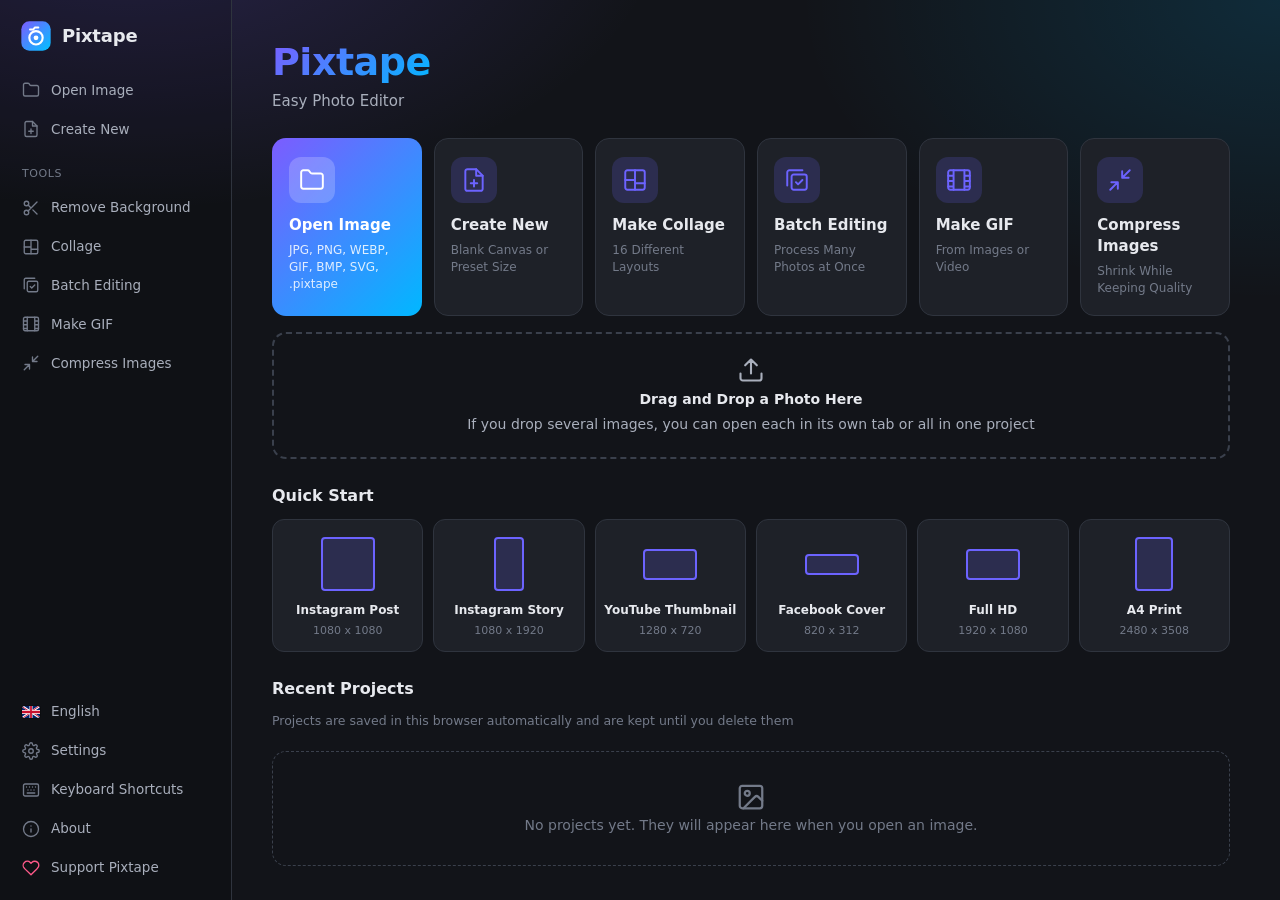
==== commit 010ef7e2: "Give each feature its own address in the app - Opening Compress Images, Collage or Make GIF changes " ====
--- a/index.html
+++ b/index.html
@@ -4,14 +4,21 @@
   <meta charset="utf-8">
   <meta name="viewport" content="width=device-width, initial-scale=1">
   <title>Pixtape - Easy Photo Editor</title>
-  <meta name="description" content="Free, easy photo editor that runs in your browser: crop, adjust, effects, text, drawing, layers, collage, batch editing and GIF maker. Your photos never leave your device.">
+  <meta name="description" content="Free photo editor in your browser: remove backgrounds, crop, resize, compress images, add text, effects, collage, GIF maker and batch editing. No sign-up.">
   <meta name="theme-color" content="#7c5cff">
   <meta property="og:title" content="Pixtape - Easy Photo Editor">
-  <meta property="og:description" content="Free photo editor that runs in your browser. Your photos never leave your device.">
-  <meta property="og:image" content="https://pixtape.github.io/assets/icon-512.png">
+  <meta property="og:description" content="Free photo editor in your browser: remove backgrounds, compress images, add text, collage and GIF maker. No sign-up, your photos stay on your device.">
+  <meta property="og:image" content="https://pixtape.github.io/assets/social-preview.png">
+  <meta name="twitter:card" content="summary_large_image">
   <meta property="og:url" content="https://pixtape.github.io/">
+  <link rel="canonical" href="https://pixtape.github.io/">
   <link rel="apple-touch-icon" href="assets/icon-512.png">
-  <link rel="icon" href="data:image/svg+xml,%3Csvg xmlns='http://www.w3.org/2000/svg' viewBox='0 0 48 48'%3E%3Cdefs%3E%3ClinearGradient id='g' x1='0' y1='0' x2='1' y2='1'%3E%3Cstop offset='0' stop-color='%237c5cff'/%3E%3Cstop offset='1' stop-color='%2300c2ff'/%3E%3C/linearGradient%3E%3C/defs%3E%3Crect x='2' y='2' width='44' height='44' rx='12' fill='url(%23g)'/%3E%3Ccircle cx='24' cy='24' r='10' fill='none' stroke='%23fff' stroke-width='3.2'/%3E%3Ccircle cx='24' cy='24' r='3.6' fill='%23fff'/%3E%3C/svg%3E">
+  <!-- arama motorları ikonu ayrı bir dosyadan alır (gömülü data adresini kullanmaz); en az 48x48 olmalı -->
+  <link rel="icon" href="/favicon.ico" sizes="any">
+  <link rel="icon" href="/favicon.svg" type="image/svg+xml">
+  <link rel="icon" href="/assets/icon-512.png" type="image/png" sizes="512x512">
+  <meta property="og:site_name" content="Pixtape">
+  <script type="application/ld+json">{"@context":"https://schema.org","@type":"WebSite","name":"Pixtape","alternateName":"Pixtape Photo Editor","url":"https://pixtape.github.io/"}</script>
   <link rel="stylesheet" href="css/style.css">
 </head>
 <body class="at-home">
@@ -102,6 +109,7 @@
   <div id="dropOverlay"><div><svg class="ico" width="48" height="48" viewBox="0 0 24 24" fill="none" stroke="currentColor" stroke-width="1.6" stroke-linecap="round" stroke-linejoin="round"><path d="M21 15v4a2 2 0 0 1-2 2H5a2 2 0 0 1-2-2v-4M17 8l-5-5-5 5M12 3v12"/></svg><b>Drop the Photo</b></div></div>
 
   <script src="js/core.js"></script>
+  <script src="js/pages.js"></script>
   <script src="js/i18n.js"></script>
   <script src="js/icons.js"></script>
   <script src="js/imaging.js"></script>
--- a/css/style.css
+++ b/css/style.css
@@ -137,6 +137,32 @@
 .tool-btn:hover { background: var(--panel2); color: var(--text); }
 .tool-btn.on { background: var(--accent-soft); color: var(--text); }
 .tool-btn.on .ico { color: var(--accent); }
+/* masaüstünde üzerine gelme göstergesi mor şerittir; şerit kalkınca altta solmakta olan gri zemin bir an parlayıp titremesin */
+body:not(.mobile) .tool-btn[data-tool] { transition: none; }
+body:not(.mobile) .tool-btn[data-tool]:hover:not(.on) { background: none; }
+/* araç çubuğunun en altındaki destek düğmesi */
+.tool-btn.tb-support { margin-top: auto; flex-direction: column; gap: 2px; width: 56px; height: 50px; font-size: 9px; white-space: nowrap; font-weight: 600; letter-spacing: .02em; color: var(--text3); }
+.tool-btn.tb-support .ico { color: #ff5a8a; }
+/* üzerine gelme zemini yumuşak gelir ve daha yavaş söner: fare kenardan hızlıca girip çıkınca
+   zemin ve yazı yanıp sönmez, aradaki bir tonda yumuşakça kalır */
+.tool-btn.tb-support { transition: background-color .3s ease-out, color .3s ease-out; }
+.tool-btn.tb-support:hover { background-color: var(--panel2); color: var(--text); transition: background-color .18s ease-in, color .18s ease-in; }
+.sup-heart { position: relative; display: inline-flex; flex: none; will-change: transform; }
+.sup-heart > svg { position: relative; }
+.sup-heart .sh-body { fill: #ff3b78; fill-opacity: 0; }
+/* parıltı filter ile değil, arkadaki yumuşak ışığın saydamlığıyla verilir; kalp ve ışık hep kendi katmanında durur.
+   Böylece animasyon başlarken ve biterken katman açılıp kapanmaz, kalp ile yanındaki yazı bir an parlayıp titremez */
+.sup-heart .sh-glow { position: absolute; inset: -45%; border-radius: 50%; pointer-events: none; opacity: 0; will-change: opacity;
+  background: radial-gradient(closest-side, rgba(255,59,120,.55), rgba(255,59,120,.18) 55%, rgba(255,59,120,0)); }
+/* üstüne gelince bir kez oynar: kalp dolar, atar, parlar, üzerinden beyazımsı ışık geçer ve ilk haline yumuşakça döner.
+   Sınıfı JS ekler ve animasyon bitince kaldırır; fare erken çıksa da yarıda kesilmez */
+.sup-heart.beat { animation: supbeat 1.4s ease-in-out; }
+.sup-heart.beat .sh-body { animation: supfill 1.4s ease-in-out; }
+.sup-heart.beat .sh-glow { animation: supglow 1.4s ease-in-out; }
+@keyframes supbeat { 0%, 100% { transform: scale(1); } 16% { transform: scale(1.22); } 30% { transform: scale(1.06); } 44% { transform: scale(1.18); } 70% { transform: scale(1.04); } }
+@keyframes supfill { 0% { fill-opacity: 0; } 14%, 70% { fill-opacity: 1; } 100% { fill-opacity: 0; } }
+@keyframes supglow { 0%, 100% { opacity: 0; } 16%, 44% { opacity: 1; } 30% { opacity: .7; } 70% { opacity: .5; } }
+@media (prefers-reduced-motion: reduce) { .sup-heart.beat, .sup-heart.beat .sh-body, .sup-heart.beat .sh-glow { animation: none; } }
 /* araç düğmesinin üzerine gelince açılan mor şerit: simge + ad + kısayol */
 .tool-fly {
   position: fixed; z-index: 900; display: flex; align-items: center; gap: 10px; padding: 0 14px 0 10px;
@@ -253,11 +279,11 @@
 .btn-row { display: flex; gap: 6px; margin: 6px 0; flex-wrap: wrap; }
 .btn-row .icon-btn { background: var(--panel2); border: 1px solid var(--line); }
 .btn-row .icon-btn:hover { background: var(--panel3); }
-.row { display: flex; align-items: center; gap: 8px; margin: 6px 0; }
+.row { display: flex; align-items: center; gap: 8px; margin: 6px 0; flex-wrap: wrap; } /* dar panelde alt satıra geçer */
 .row.between { justify-content: space-between; }
 .row.end { justify-content: flex-end; }
 .row.wrap { flex-wrap: wrap; }
-.grid2 { display: grid; grid-template-columns: 1fr 1fr; gap: 8px; }
+.grid2 { display: grid; grid-template-columns: repeat(2, minmax(0, 1fr)); gap: 8px; }
 
 /* ---------------------------------------------------------------- form alanları */
 .field { margin: 10px 0; }
@@ -286,10 +312,12 @@
 
 .seg { display: flex; background: var(--panel2); border: 1px solid var(--line); border-radius: 9px; padding: 3px; gap: 2px; }
 .seg.wrap { flex-wrap: wrap; }
-.seg-btn { flex: 1 1 auto; display: inline-flex; align-items: center; justify-content: center; gap: 6px; background: none; border: 0; border-radius: 7px; padding: 7px 8px; color: var(--text2); font-size: 13px; white-space: nowrap; }
+.seg-btn { flex: 1 1 auto; display: inline-flex; align-items: center; justify-content: center; gap: 6px; background: none; border: 0; border-radius: 7px; padding: 7px 8px; color: var(--text2); font-size: 13px; white-space: nowrap; min-width: 0; }
+/* dar panelde uzun seçenek adları düğmenin içinde alt satıra geçer (taşmaz) */
+.seg:not(.icons) .seg-btn { white-space: normal; text-align: center; line-height: 1.2; }
 .seg-btn:hover { color: var(--text); background: var(--panel3); }
 .seg-btn.on { background: var(--accent); color: #fff; }
-.seg.wrap .seg-btn { flex: 1 1 30%; }
+.seg.wrap .seg-btn { flex: 1 1 30%; min-width: max-content; } /* yazısı sığmayan düğme alt satıra geçer */
 .seg.icons .seg-btn { flex: 0 0 auto; min-width: 34px; }
 .seg.icons .seg-btn span { display: none; }
 /* simge ızgarası: satırlar eşit dolsun (ör. Çizim aracının 12 şekli, 6'lı iki satır) */
@@ -411,7 +439,7 @@
 .tab.on { background: var(--accent); border-color: transparent; color: #fff; }
 
 /* ---------------------------------------------------------------- araç paneli içerikleri */
-.quick-grid { display: grid; grid-template-columns: repeat(4, 1fr); gap: 6px; }
+.quick-grid { display: grid; grid-template-columns: repeat(auto-fill, minmax(60px, 1fr)); gap: 6px; }
 .quick-btn { display: flex; flex-direction: column; align-items: center; gap: 5px; background: var(--panel2); border: 1px solid var(--line); border-radius: 10px; padding: 10px 2px 8px; font-size: 11px; color: var(--text2); }
 .quick-btn:hover { border-color: var(--accent); color: var(--text); }
 .quick-row { display: flex; gap: 5px; flex-wrap: wrap; margin: 8px 0 4px; }
@@ -459,7 +487,8 @@
 .ai-txt small { color: var(--text3); font-size: 11.5px; line-height: 1.35; }
 .badge { font-style: normal; font-size: 10px; font-weight: 600; padding: 1px 6px; border-radius: 10px; background: var(--accent2); color: #001; margin-left: 4px; vertical-align: 1px; }
 
-.preset-grid { display: grid; grid-template-columns: repeat(3, 1fr); gap: 6px; }
+.preset-grid { display: grid; grid-template-columns: repeat(3, 1fr); gap: 6px; transition: opacity .15s; }
+.preset-grid.wait { opacity: 0; pointer-events: none; }
 .preset-btn { background: var(--panel2); border: 1px solid var(--line); border-radius: 9px; padding: 10px 4px; font-size: 13px; overflow: hidden; white-space: nowrap; text-overflow: ellipsis; }
 .preset-btn:hover { border-color: var(--accent); }
 .txt-input { min-height: 70px; }
@@ -502,14 +531,16 @@
 .ly-row.sel { background: var(--accent-soft); border-color: rgba(108,99,255,.28); border-style: dashed; }
 .ly-row.hidden .ly-thumb, .ly-row.hidden .ly-info { opacity: .45; }
 .ly-row.drag { opacity: .4; }
-.ly-row.ins-a { box-shadow: 0 -3px 0 -1px var(--accent); }
-.ly-row.ins-b { box-shadow: 0 3px 0 -1px var(--accent); }
+.ly-row.drag-hide { display: none; }
+/* sürüklenen katmanın bırakılacağı yer */
+.ly-ph { border: 2px dashed var(--accent); border-radius: 9px; background: var(--accent-soft); box-sizing: border-box; }
 .ly-thumb { width: 40px; height: 40px; border-radius: 6px; flex: none;
   background: repeating-conic-gradient(#cfd3da 0 25%, #fff 0 50%) 0 0 / 10px 10px; border: 1px solid var(--line2); }
 .ly-info { flex: 1; min-width: 0; }
 .ly-name { white-space: nowrap; overflow: hidden; text-overflow: ellipsis; font-size: 13.5px; }
 .ly-sub { font-size: 12px; color: var(--text3); }
-.ly-ic { background: none; border: 0; color: var(--text2); width: 24px; height: 24px; display: flex; align-items: center; justify-content: center; border-radius: 6px; flex: none; padding: 0; }
+/* satırın sürükleme alanı (::after) simgelerin üstünü kapatmasın, tıklama simgeye gelsin */
+.ly-ic { position: relative; z-index: 1; background: none; border: 0; color: var(--text2); width: 24px; height: 24px; display: flex; align-items: center; justify-content: center; border-radius: 6px; flex: none; padding: 0; }
 .ly-ic:hover { background: var(--panel3); color: var(--text); }
 .ly-ic.off { color: var(--text3); }
 .ly-ic.dimmed { opacity: 0; }
@@ -518,6 +549,20 @@
 .ly-props { padding: 6px 10px; border-top: 1px solid var(--line); }
 .ly-props.dim { opacity: .4; pointer-events: none; }
 .ly-blend-row select { padding: 5px 8px; font-size: 12px; }
+/* karışım modu seçici (açılır liste görünümünde düğme) */
+.blend-pick { display: flex; align-items: center; justify-content: space-between; gap: 6px; width: 100%; background: var(--panel2); border: 1px solid var(--line); border-radius: 7px; padding: 6px 8px; color: var(--text); text-align: left; cursor: pointer; }
+.blend-pick:hover, .blend-pick:focus-visible { border-color: var(--accent); outline: none; }
+.ly-blend-row .blend-pick { padding: 5px 8px; font-size: 12px; }
+.blend-pick .bp-label { white-space: nowrap; overflow: hidden; text-overflow: ellipsis; }
+.blend-pick .bp-arrow { display: flex; color: var(--text3); flex: none; }
+.blend-menu .menu-item { padding-top: 4px; padding-bottom: 4px; font-size: 13px; }
+.blend-menu .menu-head { padding-top: 5px; }
+/* düğmeden yukarı doğru kayarak açılır */
+.blend-menu { animation: bmdown .16s cubic-bezier(.25,.8,.25,1); transform-origin: top center; }
+.blend-menu.up { animation-name: bmup; transform-origin: bottom center; }
+@keyframes bmup { from { opacity: 0; transform: translateY(10px) scaleY(.96); } to { opacity: 1; transform: none; } }
+@keyframes bmdown { from { opacity: 0; transform: translateY(-10px) scaleY(.96); } to { opacity: 1; transform: none; } }
+@media (prefers-reduced-motion: reduce) { .blend-menu { animation: none; } }
 .ly-foot { display: flex; justify-content: space-around; padding: 4px; border-top: 1px solid var(--line); }
 
 .hs-row { display: flex; align-items: center; gap: 8px; width: 100%; background: none; border: 0; text-align: left; padding: 7px 8px; border-radius: 8px; color: var(--text2); font-size: 13.5px; }
@@ -585,6 +630,9 @@
 .busy-bar i { position: absolute; top: 0; bottom: 0; left: 0; width: 0; border-radius: 3px; background: var(--grad); transition: width .15s; }
 .busy-box:not(.det) .busy-bar i { width: 35%; animation: busyslide 1.1s ease-in-out infinite; transition: none; }
 @keyframes busyslide { from { left: -35%; } to { left: 100%; } }
+.busy-box { position: relative; }
+.busy-x { position: absolute; top: 6px; right: 6px; width: 28px; height: 28px; }
+.modal-wrap.top { z-index: 1600; }
 .busy-pct { font-size: 11.5px; color: var(--text3); min-height: 15px; margin-top: -4px; font-variant-numeric: tabular-nums; }
 
 #dropOverlay { position: fixed; inset: 0; z-index: 1800; display: none; align-items: center; justify-content: center; background: rgba(108, 99, 255, .25); border: 3px dashed var(--accent); pointer-events: none; }
@@ -638,6 +686,10 @@
 .hc-s { font-size: 12px; color: var(--text3); }
 .home-drop { margin: 16px 0 6px; border: 2px dashed var(--line2); border-radius: 14px; padding: 22px; display: flex; flex-direction: column; align-items: center; gap: 6px; color: var(--text2); }
 .home-drop b { color: var(--text); font-size: 14px; }
+/* özellik sayfasının resim seçme penceresi */
+.start-drop { margin: 0 0 12px; padding: 30px 22px; transition: border-color .15s, background-color .15s; }
+.start-drop.over { border-color: var(--accent); background: var(--panel2); }
+.start-drop .btn { margin-top: 10px; }
 .home-inner h2 { font-size: 16px; margin: 26px 0 12px; }
 .home-quick { display: grid; grid-template-columns: repeat(auto-fit, minmax(140px, 1fr)); gap: 10px; }
 .quick-size { display: flex; flex-direction: column; align-items: center; gap: 4px; background: var(--panel); border: 1px solid var(--line); border-radius: 12px; padding: 14px 8px 12px; }
@@ -688,7 +740,7 @@
 .bt-bar { height: 100%; width: 0; background: var(--grad); transition: width .2s; }
 
 /* ---------------------------------------------------------------- GIF oluşturucu / sıkıştırıcı */
-.gif-wrap { display: grid; grid-template-columns: 1fr 300px; gap: 18px; height: min(72vh, 720px); }
+.gif-wrap { display: grid; grid-template-columns: 1fr 300px; gap: 18px; height: min(72vh, 720px); height: round(min(72vh, 720px), 1px); }
 .gif-main { display: flex; flex-direction: column; min-height: 0; min-width: 0; gap: 10px; }
 .gif-side { overflow-y: auto; scrollbar-gutter: stable; }
 .gif-toolbar { display: flex; align-items: center; gap: 6px; flex-wrap: wrap; }
@@ -829,9 +881,16 @@
 }
 .txt-inline.plain::selection, .txt-inline.plain *::selection { color: #fff; }
 .txt-inline *::selection { background: rgba(79,140,255,.45); color: transparent; }
+/* tuval üzerinde yazarken imleç ve seçim ayrıca çizilir (.txt-deco); tarayıcınınki gizlenir */
+.txt-inline:not(.plain)::selection, .txt-inline:not(.plain) *::selection { background: transparent; }
+.txt-deco { position: absolute; pointer-events: none; transform-origin: 50% 50%; }
+.txt-deco > div { position: absolute; }
+.txt-selbox { background: rgba(79,140,255,.45); }
+.txt-caret { animation: txt-blink 1.06s steps(1) infinite; }
+@keyframes txt-blink { 50% { opacity: 0; } }
 .txt-inline.plain { height: auto; white-space: pre-wrap; }
 /* panelde ayar yapılırken yazma alanında seçili kalan bölüm */
-.txt-inline .sel-pend { background: rgba(79,140,255,.38); }
+.txt-inline.plain .sel-pend { background: rgba(79,140,255,.38); }
 .txt-scope { margin: 0 0 8px; color: var(--accent); }
 
 /* yazı tipi seçici */
@@ -994,3 +1053,81 @@
 .link-btn:hover { text-decoration: underline; }
 .sec > summary .sec-act { margin-left: auto; margin-right: 6px; width: 26px; height: 26px; }
 .sec > summary .info-i + .sec-act { margin-left: 0; }
+
+/* ---------------------------------------------------------------- telefon (dar ekran)
+   Araçlar en altta yatay şerit; araç paneli şeridin üstünde alttan açılan çekmece (kapalıyken yalnızca başlığı görünür);
+   Katmanlar / Geçmiş sağdan açılan çekmece. Dokunmayla kullanım için düğmeler büyür, fareye özgü düğmeler gizlenir. */
+#btnLayersM { display: none; }
+body.mobile {
+  --m-bar: 58px; --m-head: 50px; --m-sheet: min(42vh, 400px);
+}
+body.mobile #topbar { padding: 0 6px; gap: 4px; }
+body.mobile .brand b { display: none; }
+body.mobile #menubar { margin-left: 0; overflow-x: auto; flex-wrap: nowrap; scrollbar-width: none; min-width: 0; flex: 1; }
+body.mobile #menubar::-webkit-scrollbar { display: none; }
+body.mobile #menubar .mb-item { padding: 8px 8px; white-space: nowrap; }
+body.mobile #topbar .spacer, body.mobile #btnHelp { display: none; }
+body.mobile #btnSave2 span { display: none; }
+body.mobile #btnLayersM { display: flex; }
+body.mobile #workspace { position: relative; padding-bottom: calc(var(--m-bar) + var(--m-head)); }
+body.mobile.m-open #workspace { padding-bottom: calc(var(--m-bar) + var(--m-sheet)); }
+body.mobile #toolbar {
+  position: fixed; left: 0; right: 0; bottom: 0; z-index: 40; width: auto; height: var(--m-bar);
+  flex-direction: row; justify-content: flex-start; padding: 0 6px; gap: 2px; overflow-x: auto; overflow-y: hidden;
+  border: 0 !important; border-top: 1px solid var(--line) !important; scrollbar-width: none;
+}
+body.mobile #toolbar::-webkit-scrollbar { display: none; }
+body.mobile .tool-btn { width: 46px; height: 46px; }
+/* telefonda araç düğmeleri satırı tam doldurur, aralarındaki boşluk eşittir; sığmazsa yine kaydırılır */
+body.mobile #toolbar { justify-content: space-between; gap: 0; }
+body.mobile #toolbar .tool-btn[data-tool] { flex: 1 1 0; width: auto; min-width: 36px; max-width: 52px; }
+body.mobile .tool-btn.tb-support { display: none; }
+body.mobile .pane-resizer { display: none; }
+body.mobile .dock-col.m-tool {
+  position: fixed; left: 0; right: 0; bottom: var(--m-bar); z-index: 35; height: var(--m-head);
+  border-top: 1px solid var(--line); border-radius: 14px 14px 0 0; box-shadow: 0 -8px 24px rgba(0,0,0,.35);
+  transition: height .2s ease; overflow: hidden;
+}
+body.mobile.m-open .dock-col.m-tool { height: var(--m-sheet); }
+body.mobile .m-tool .tp-head { cursor: pointer; position: relative; padding-top: 14px; }
+body.mobile .m-tool .tp-head::before { content: ''; position: absolute; left: 50%; top: 5px; width: 38px; height: 4px; margin-left: -19px; border-radius: 2px; background: var(--line); }
+body.mobile .dock-col.m-sidebar {
+  position: fixed; top: 44px; right: 0; bottom: var(--m-bar); z-index: 45; width: min(86vw, 330px);
+  border-left: 1px solid var(--line); box-shadow: -8px 0 24px rgba(0,0,0,.4);
+  transform: translateX(105%); transition: transform .2s ease;
+}
+body.mobile.m-side .dock-col.m-sidebar { transform: none; }
+/* alt çubuk: yakınlaştırma, sığdır, geri al / yinele kalır */
+body.mobile #bottombar { height: 40px; padding: 0 4px; }
+body.mobile #docInfo, body.mobile #cursorPos, body.mobile #btnGrid, body.mobile #btnSnap, body.mobile #btnSpace, body.mobile #btnFree,
+body.mobile #btnRotStep, body.mobile #btnRotSnap, body.mobile #bottombar .bb-sep, body.mobile #btnCompare span { display: none; }
+body.mobile .tp-body { padding: 8px 8px 24px 12px; }
+body.mobile .icon-btn { min-width: 36px; min-height: 36px; }
+
+
+/* metin şablonları */
+.tpl-grid { display: grid; grid-template-columns: repeat(auto-fill, minmax(118px, 1fr)); gap: 8px; }
+.tpl-btn { padding: 0; border: 1px solid var(--line); border-radius: 10px; background: #2a2d35; aspect-ratio: 14 / 9; overflow: hidden; display: flex; align-items: center; justify-content: center; transition: border-color .12s, transform .12s; }
+.tpl-btn:hover { border-color: var(--accent); }
+.tpl-btn:active { transform: scale(.97); }
+.tpl-btn canvas { width: 100%; height: 100%; display: block; }
+
+/* Dar panelde yazılar kesilmesin ya da düğmeden taşmasın: düğme en uzun kelimesinden dar olmaz, uzun adlar alt satıra
+   geçer, sığmayan düğmeler bir alt sıraya iner */
+.tp-body .seg:not(.icons) { flex-wrap: wrap; }
+.tp-body .seg:not(.icons) .seg-btn { min-width: min-content; }
+.tp-body .quick-row { flex-wrap: wrap; }
+.tp-body .quick-row .btn, .tp-body .btn-row.two > .btn { min-width: min-content; white-space: normal; text-align: center; line-height: 1.2; }
+.tp-body .btn-row.two > .btn span { white-space: normal; overflow: visible; }
+.fx-card span { white-space: normal; overflow: hidden; display: -webkit-box; -webkit-line-clamp: 3; -webkit-box-orient: vertical; line-height: 1.25; }
+/* alt çubuk dar alanda kesilmez, yatay kaydırılır */
+#bottombar { overflow-x: auto; overflow-y: hidden; scrollbar-width: none; }
+#bottombar::-webkit-scrollbar { display: none; }
+#bottombar .bb-group { flex: none; }
+#bottombar .bb-group:first-child { overflow: visible; }
+.bg-add { display: flex; align-items: center; gap: 10px; margin-bottom: 10px; }
+.bg-add > .note { margin: 0; white-space: nowrap; }
+.bg-presets { flex: 1; min-width: 0; display: grid; grid-template-columns: repeat(9, 1fr); gap: 5px; }
+.bg-presets .qc-btn { width: auto; height: auto; aspect-ratio: 1; max-width: 26px; }
+.ly-row.ly-land { z-index: 2; box-shadow: 0 6px 18px rgba(0,0,0,.35); }
+.ly-row.ly-land:not(.on) { background: var(--panel2); }
